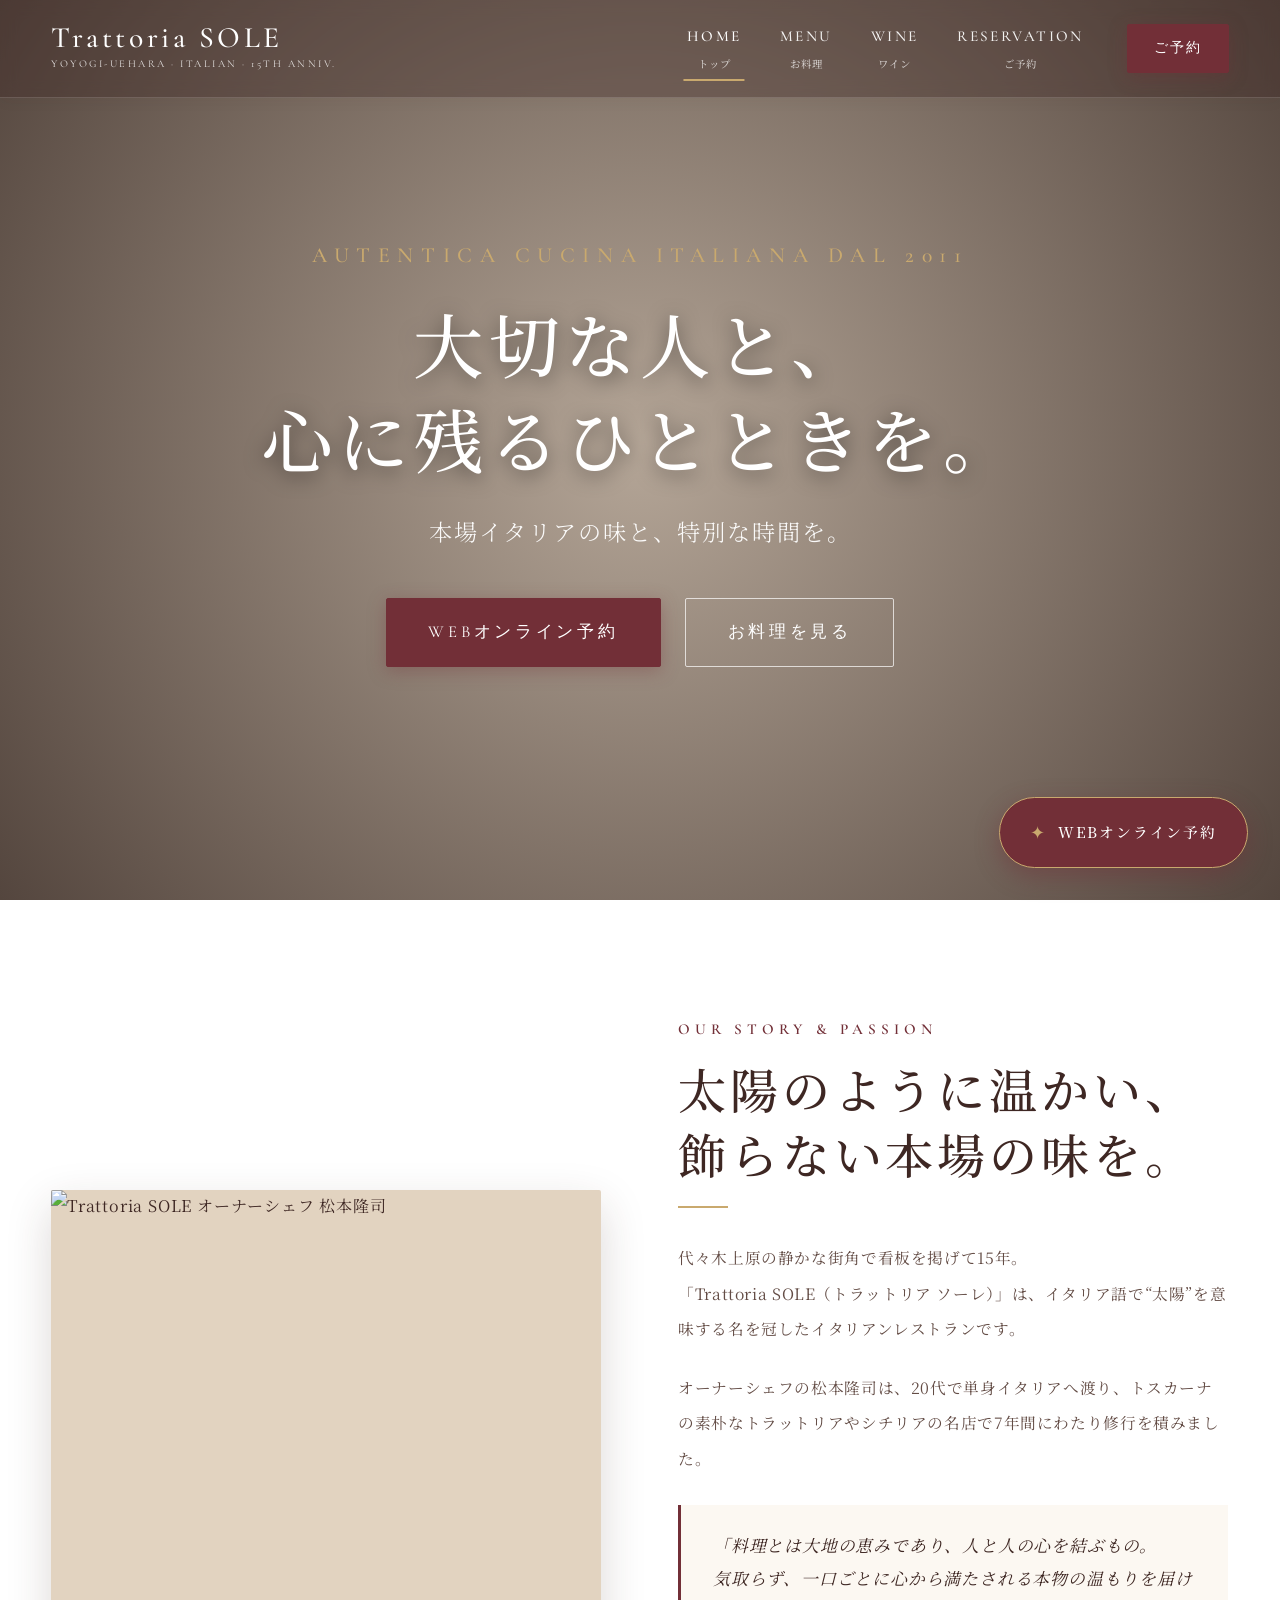
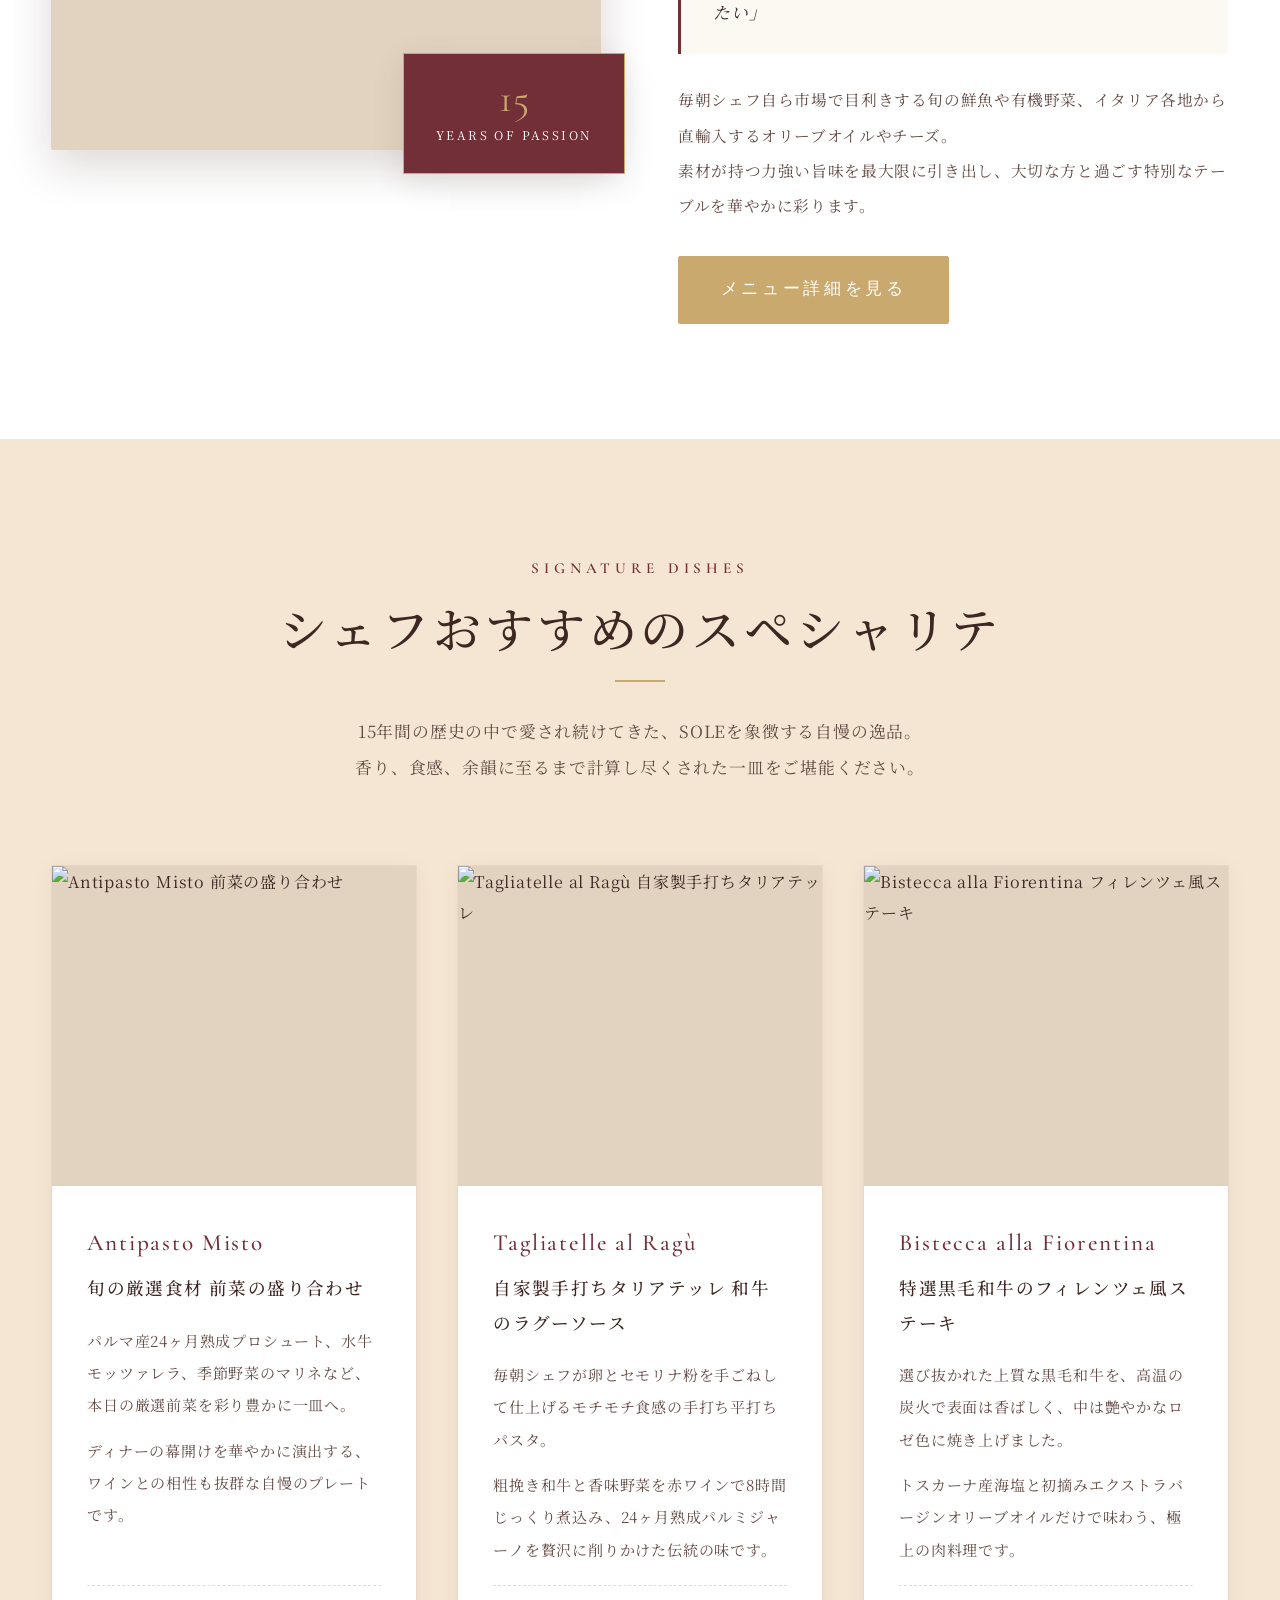
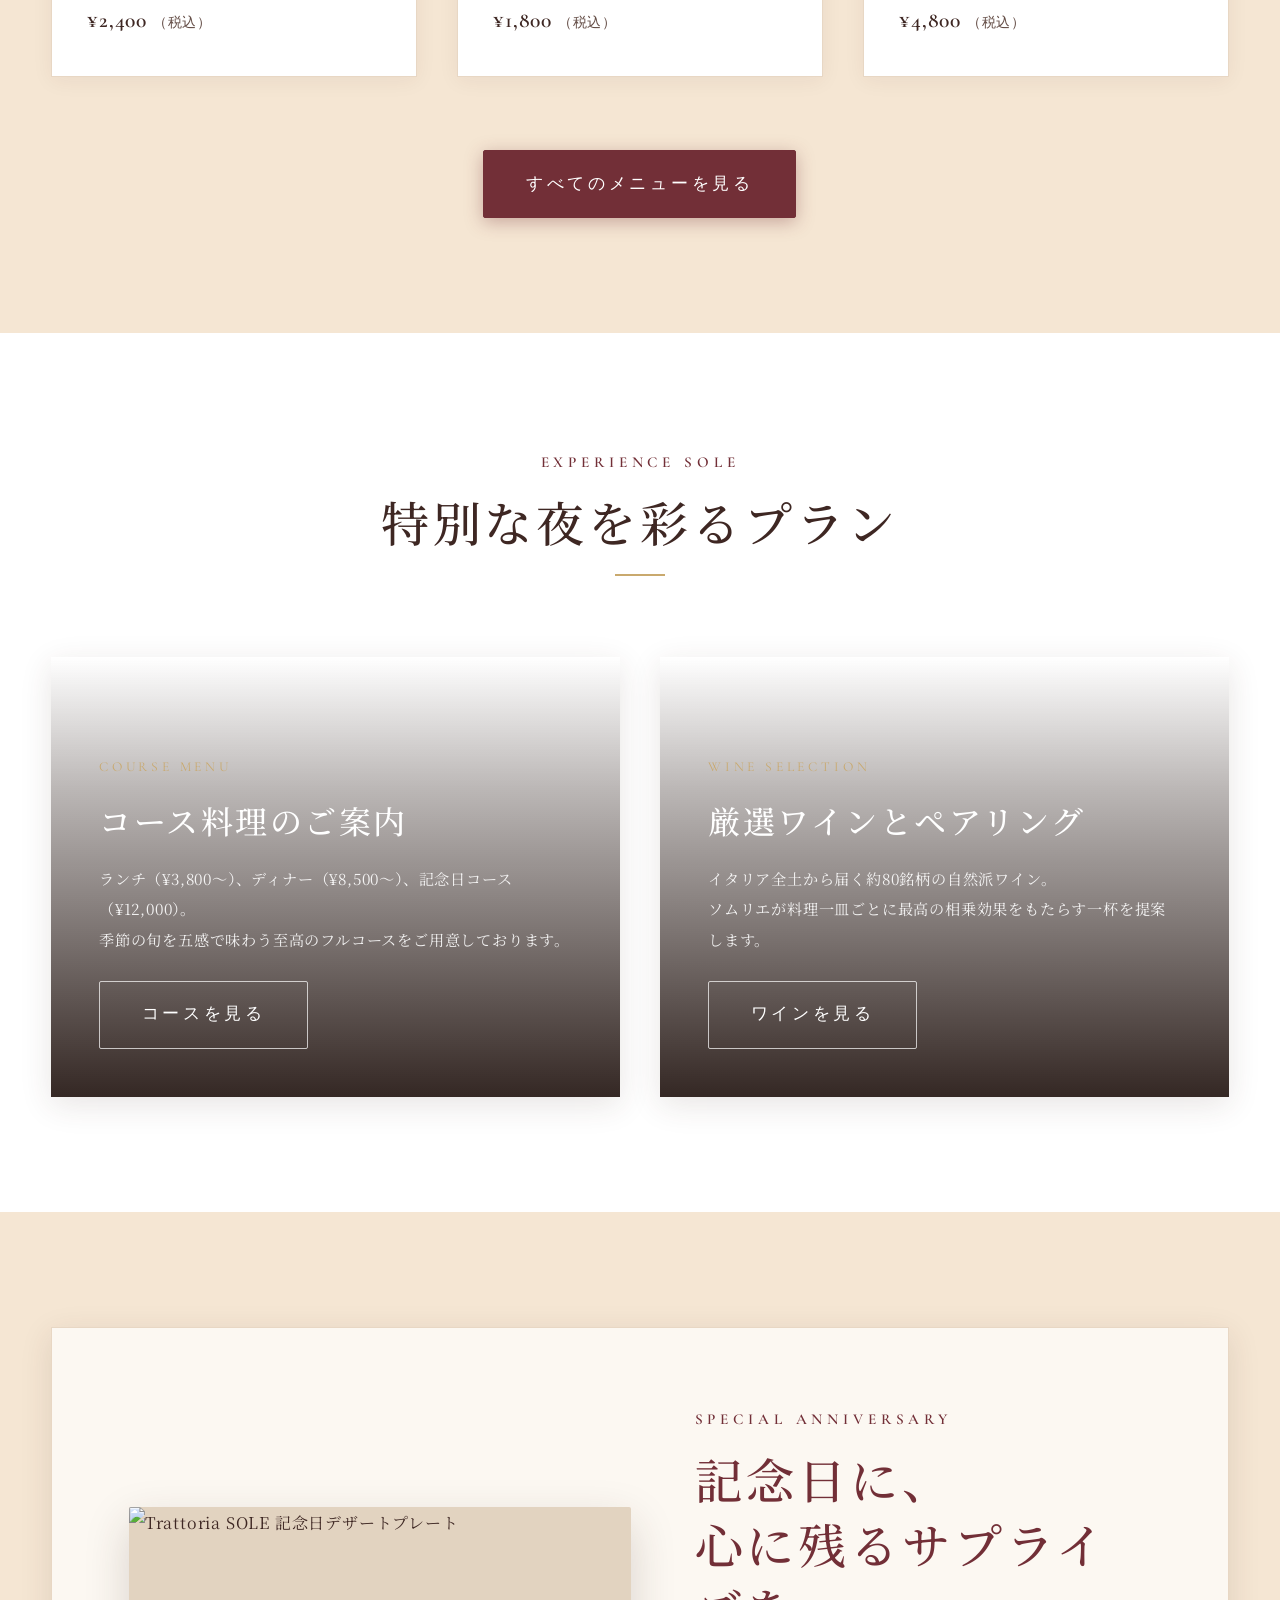
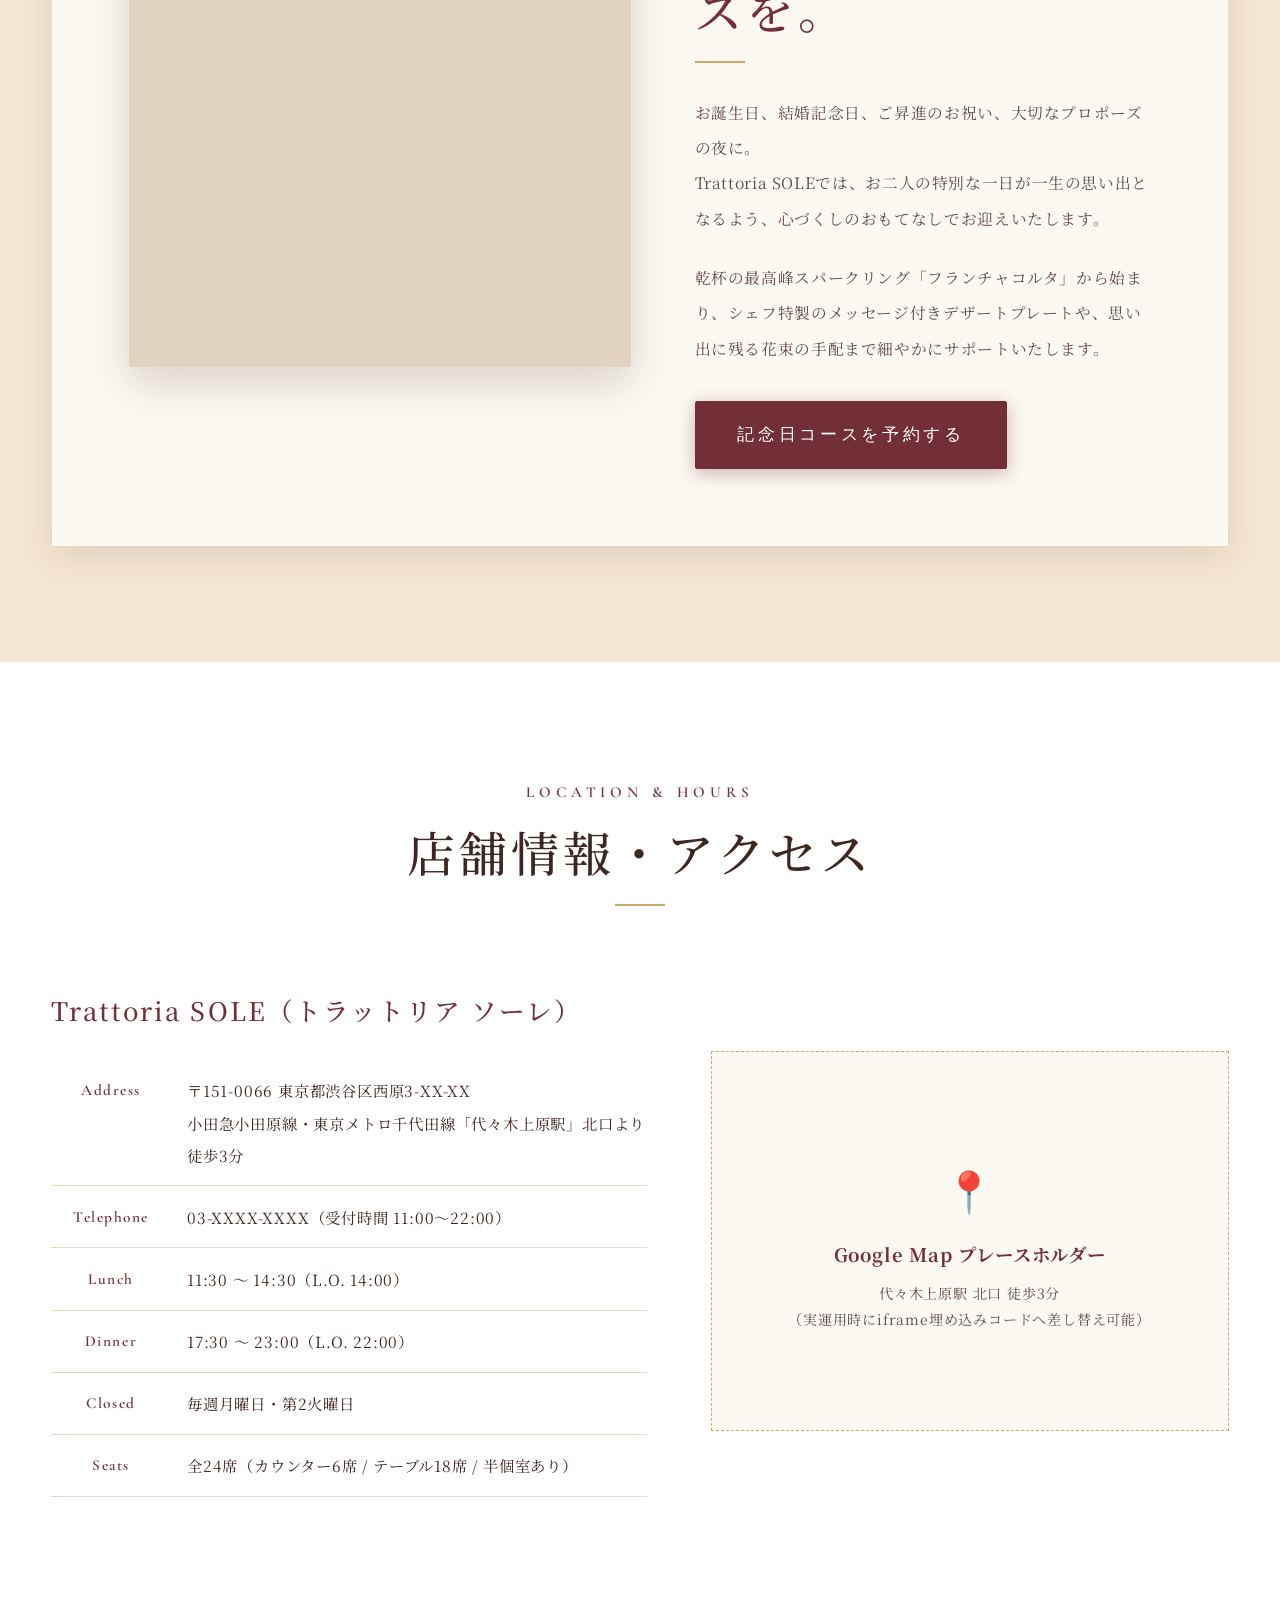
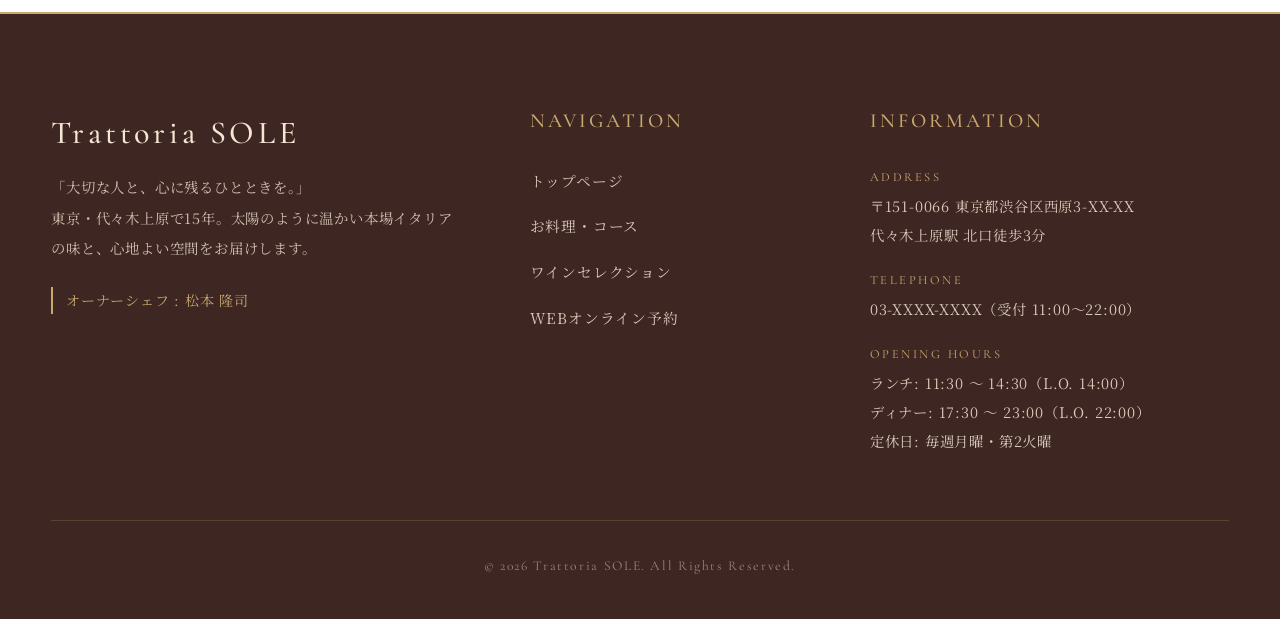
==== 試作④/index.html @ 5c54e1fb "update study" ====
<!DOCTYPE html>
<html lang="ja">
<head>
  <meta charset="UTF-8">
  <meta name="viewport" content="width=device-width, initial-scale=1.0">
  <title>Trattoria SOLE（トラットリア ソーレ）| 代々木上原のイタリアンレストラン</title>
  <meta name="description" content="東京・代々木上原で15年。オーナーシェフ松本隆司が織りなす本場イタリアの味と温もりある空間。大切な記念日や特別なディナーに、心に残るひとときをお届けします。">

  <!-- Google Fonts（欧文: Cormorant Garamond / 和文: Noto Serif JP） -->
  <link rel="preconnect" href="https://fonts.googleapis.com">
  <link rel="preconnect" href="https://fonts.gstatic.com" crossorigin>
  <link href="https://fonts.googleapis.com/css2?family=Cormorant+Garamond:ital,wght@0,300;0,400;0,500;0,600;1,400&family=Noto+Serif+JP:wght@300;400;500;600&display=swap" rel="stylesheet">

  <!-- 共通スタイルシート -->
  <link rel="stylesheet" href="css/style.css">
</head>
<body>

  <!-- ==========================================================================
       画面常時固定 予約ボタン（いつでも簡単に予約ページへアクセス可能）
       ========================================================================== -->
  <a href="reservation.html" class="fixed-floating-cta" aria-label="オンラインご予約ページへ">
    <span class="cta-sparkle">✦</span>
    <span>WEBオンライン予約</span>
  </a>

  <!-- ==========================================================================
       共通ヘッダー（ロゴ、ナビゲーション、予約ボタン）
       ========================================================================== -->
  <header id="site-header" class="header-transparent">
    <div class="container header-container">

      <!-- 店舗ロゴ -->
      <a href="index.html" class="site-logo-link">
        <span class="logo-main-text">Trattoria SOLE</span>
        <span class="logo-sub-text">Yoyogi-Uehara · Italian · 15th Anniv.</span>
      </a>

      <!-- デスクトップ用ナビゲーション -->
      <nav class="header-nav">
        <ul class="nav-links-list">
          <li class="nav-link-item">
            <a href="index.html" class="active">HOME<span class="sub-ja">トップ</span></a>
          </li>
          <li class="nav-link-item">
            <a href="menu.html">MENU<span class="sub-ja">お料理</span></a>
          </li>
          <li class="nav-link-item">
            <a href="wine.html">WINE<span class="sub-ja">ワイン</span></a>
          </li>
          <li class="nav-link-item">
            <a href="reservation.html">RESERVATION<span class="sub-ja">ご予約</span></a>
          </li>
        </ul>
        <a href="reservation.html" class="btn btn-primary header-reserve-btn">ご予約</a>
      </nav>

      <!-- スマートフォン用ハンバーガー開閉ボタン -->
      <button id="hamburger-btn" class="hamburger-toggle-btn" aria-label="メニューを開く" aria-expanded="false">
        <span class="hamburger-line"></span>
        <span class="hamburger-line"></span>
        <span class="hamburger-line"></span>
      </button>

    </div>
  </header>

  <!-- モバイル用ドロワーメニュー -->
  <div id="mobile-backdrop" class="mobile-nav-backdrop"></div>
  <aside id="mobile-drawer" class="mobile-nav-drawer">
    <a href="index.html" class="site-logo-link" style="margin-bottom: 2rem;">
      <span class="logo-main-text" style="color: var(--color-wine);">Trattoria SOLE</span>
      <span class="logo-sub-text">Yoyogi-Uehara · Italian</span>
    </a>
    <ul class="mobile-nav-links">
      <li><a href="index.html" class="mobile-nav-link active">HOME<span class="sub-ja">トップページ</span></a></li>
      <li><a href="menu.html" class="mobile-nav-link">MENU<span class="sub-ja">お料理・コース</span></a></li>
      <li><a href="wine.html" class="mobile-nav-link">WINE<span class="sub-ja">厳選ワインリスト</span></a></li>
      <li><a href="reservation.html" class="mobile-nav-link">RESERVATION<span class="sub-ja">WEBオンライン予約</span></a></li>
    </ul>
    <a href="reservation.html" class="btn btn-primary" style="width: 100%; margin-top: 1.5rem;">ご予約はこちら</a>
  </aside>

  <!-- ==========================================================================
       メインコンテンツ
       ========================================================================== -->
  <main>

    <!-- ------------------------------------------------------------------------
         1. ヒーローセクション（全画面表示・高品質料理写真・キャッチコピー）
         ------------------------------------------------------------------------ -->
    <section class="hero-fullscreen">
      <!-- Unsplash高品質イタリアン料理写真（画面いっぱいに表示） -->
      <div class="hero-bg-media"></div>
      <div class="hero-gradient-overlay"></div>

      <div class="hero-center-box fade-in-element">
        <span class="hero-subcopy-en">Autentica Cucina Italiana Dal 2011</span>
        <h1 class="hero-main-catch">
          大切な人と、<br>心に残るひとときを。
        </h1>
        <p class="hero-sub-catch">
          本場イタリアの味と、特別な時間を。
        </p>
        <div class="hero-action-buttons">
          <a href="reservation.html" class="btn btn-primary">WEBオンライン予約</a>
          <a href="menu.html" class="btn btn-outline-white">お料理を見る</a>
        </div>
      </div>
    </section>

    <!-- ------------------------------------------------------------------------
         2. レストランコンセプト ＆ オーナーシェフ松本隆司のこだわり
         ------------------------------------------------------------------------ -->
    <section class="section-padding bg-white" id="concept">
      <div class="container">
        <div class="chef-story-flex">

          <!-- シェフの写真（Unsplash） -->
          <div class="chef-photo-wrapper fade-in-element">
            <!--
             * 【シェフ写真】
             * 出典: Unsplash (高品質レストランシェフ写真)
             * https://images.unsplash.com/photo-1577219491135-ce391730fb2c
             -->
            <img src="https://images.unsplash.com/photo-1577219491135-ce391730fb2c?w=900&q=80&auto=format&fit=crop" alt="Trattoria SOLE オーナーシェフ 松本隆司">
            <div class="chef-years-badge">
              <span class="years-num">15</span>
              <span class="years-label">Years of Passion</span>
            </div>
          </div>

          <!-- ストーリーテキスト -->
          <div class="chef-story-text fade-in-element">
            <span class="section-label-en">Our Story & Passion</span>
            <h2 class="section-main-heading">
              太陽のように温かい、<br>飾らない本場の味を。
            </h2>
            <div class="gold-accent-line left"></div>

            <p class="text-paragraph">
              代々木上原の静かな街角で看板を掲げて15年。<br>
              「Trattoria SOLE（トラットリア ソーレ）」は、イタリア語で“太陽”を意味する名を冠したイタリアンレストランです。
            </p>

            <p class="text-paragraph">
              オーナーシェフの松本隆司は、20代で単身イタリアへ渡り、トスカーナの素朴なトラットリアやシチリアの名店で7年間にわたり修行を積みました。
            </p>

            <div class="chef-quote-card">
              「料理とは大地の恵みであり、人と人の心を結ぶもの。<br>
              気取らず、一口ごとに心から満たされる本物の温もりを届けたい」
            </div>

            <p class="text-paragraph">
              毎朝シェフ自ら市場で目利きする旬の鮮魚や有機野菜、イタリア各地から直輸入するオリーブオイルやチーズ。<br>
              素材が持つ力強い旨味を最大限に引き出し、大切な方と過ごす特別なテーブルを華やかに彩ります。
            </p>

            <div style="margin-top: 2rem;">
              <a href="menu.html" class="btn btn-gold">メニュー詳細を見る</a>
            </div>
          </div>

        </div>
      </div>
    </section>

    <!-- ------------------------------------------------------------------------
         3. おすすめメニュー紹介（写真を大きく配置した雑誌風レイアウト）
         ------------------------------------------------------------------------ -->
    <section class="section-padding bg-beige" id="featured-dishes">
      <div class="container">
        <div class="section-header-block fade-in-element">
          <span class="section-label-en">Signature Dishes</span>
          <h2 class="section-main-heading">シェフおすすめのスペシャリテ</h2>
          <div class="gold-accent-line"></div>
          <p class="section-lead-text">
            15年間の歴史の中で愛され続けてきた、SOLEを象徴する自慢の逸品。<br>
            香り、食感、余韻に至るまで計算し尽くされた一皿をご堪能ください。
          </p>
        </div>

        <div class="featured-dishes-grid">

          <!-- 1. 前菜の盛り合わせ -->
          <article class="dish-large-card fade-in-element">
            <div class="dish-card-media">
              <!--
               * 【料理写真1: 前菜盛り合わせ】
               * 出典: Unsplash
               * https://images.unsplash.com/photo-1543362906-acfc16c67564
               -->
              <img src="https://images.unsplash.com/photo-1543362906-acfc16c67564?w=800&q=80&auto=format&fit=crop" alt="Antipasto Misto 前菜の盛り合わせ">
            </div>
            <div class="dish-card-body">
              <div>
                <h3 class="dish-it-headline">Antipasto Misto</h3>
                <h4 class="dish-ja-headline">旬の厳選食材 前菜の盛り合わせ</h4>
                <div class="dish-desc-block">
                  <p>
                    パルマ産24ヶ月熟成プロシュート、水牛モッツァレラ、季節野菜のマリネなど、本日の厳選前菜を彩り豊かに一皿へ。
                  </p>
                  <p>
                    ディナーの幕開けを華やかに演出する、ワインとの相性も抜群な自慢のプレートです。
                  </p>
                </div>
              </div>
              <div class="dish-price-tag">¥2,400 <span style="font-size: 0.85rem; font-weight: normal; color: var(--color-text-sub);">（税込）</span></div>
            </div>
          </article>

          <!-- 2. 手打ちタリアテッレ ラグー -->
          <article class="dish-large-card fade-in-element">
            <div class="dish-card-media">
              <!--
               * 【料理写真2: タリアテッレ ラグーソース】
               * 出典: Unsplash
               * https://images.unsplash.com/photo-1551183053-bf91a1d81141
               -->
              <img src="https://images.unsplash.com/photo-1551183053-bf91a1d81141?w=800&q=80&auto=format&fit=crop" alt="Tagliatelle al Ragù 自家製手打ちタリアテッレ">
            </div>
            <div class="dish-card-body">
              <div>
                <h3 class="dish-it-headline">Tagliatelle al Ragù</h3>
                <h4 class="dish-ja-headline">自家製手打ちタリアテッレ 和牛のラグーソース</h4>
                <div class="dish-desc-block">
                  <p>
                    毎朝シェフが卵とセモリナ粉を手ごねして仕上げるモチモチ食感の手打ち平打ちパスタ。
                  </p>
                  <p>
                    粗挽き和牛と香味野菜を赤ワインで8時間じっくり煮込み、24ヶ月熟成パルミジャーノを贅沢に削りかけた伝統の味です。
                  </p>
                </div>
              </div>
              <div class="dish-price-tag">¥1,800 <span style="font-size: 0.85rem; font-weight: normal; color: var(--color-text-sub);">（税込）</span></div>
            </div>
          </article>

          <!-- 3. フィレンツェ風ステーキ -->
          <article class="dish-large-card fade-in-element">
            <div class="dish-card-media">
              <!--
               * 【料理写真3: ビステッカ ステーキ】
               * 出典: Unsplash
               * https://images.unsplash.com/photo-1544025162-d76694265947
               -->
              <img src="https://images.unsplash.com/photo-1544025162-d76694265947?w=800&q=80&auto=format&fit=crop" alt="Bistecca alla Fiorentina フィレンツェ風ステーキ">
            </div>
            <div class="dish-card-body">
              <div>
                <h3 class="dish-it-headline">Bistecca alla Fiorentina</h3>
                <h4 class="dish-ja-headline">特選黒毛和牛のフィレンツェ風ステーキ</h4>
                <div class="dish-desc-block">
                  <p>
                    選び抜かれた上質な黒毛和牛を、高温の炭火で表面は香ばしく、中は艶やかなロゼ色に焼き上げました。
                  </p>
                  <p>
                    トスカーナ産海塩と初摘みエクストラバージンオリーブオイルだけで味わう、極上の肉料理です。
                  </p>
                </div>
              </div>
              <div class="dish-price-tag">¥4,800 <span style="font-size: 0.85rem; font-weight: normal; color: var(--color-text-sub);">（税込）</span></div>
            </div>
          </article>

        </div>

        <div style="text-align: center; margin-top: 4.5rem;" class="fade-in-element">
          <a href="menu.html" class="btn btn-primary">すべてのメニューを見る</a>
        </div>
      </div>
    </section>

    <!-- ------------------------------------------------------------------------
         4. コース料理への導線 ＆ ワインへの導線（大型ビジュアルバナー）
         ------------------------------------------------------------------------ -->
    <section class="section-padding bg-white">
      <div class="container">
        <div class="section-header-block fade-in-element">
          <span class="section-label-en">Experience SOLE</span>
          <h2 class="section-main-heading">特別な夜を彩るプラン</h2>
          <div class="gold-accent-line"></div>
        </div>

        <div class="dual-banner-grid">

          <!-- コース料理への導線バナー -->
          <div class="visual-link-banner fade-in-element">
            <!-- 出典: Unsplash https://images.unsplash.com/photo-1517248135467-4c7edcad34c4 -->
            <div class="visual-link-bg" style="background-image: url('https://images.unsplash.com/photo-1517248135467-4c7edcad34c4?w=900&q=80&auto=format&fit=crop');"></div>
            <div class="visual-link-overlay"></div>
            <div class="visual-link-content">
              <span class="visual-banner-label">Course Menu</span>
              <h3 class="visual-banner-title">コース料理のご案内</h3>
              <p class="visual-banner-text">
                ランチ（¥3,800〜）、ディナー（¥8,500〜）、記念日コース（¥12,000）。<br>
                季節の旬を五感で味わう至高のフルコースをご用意しております。
              </p>
              <a href="menu.html#courses" class="btn btn-outline-white">コースを見る</a>
            </div>
          </div>

          <!-- ワインへの導線バナー -->
          <div class="visual-link-banner fade-in-element">
            <!-- 出典: Unsplash https://images.unsplash.com/photo-1510812431401-41d2bd2722f3 -->
            <div class="visual-link-bg" style="background-image: url('https://images.unsplash.com/photo-1510812431401-41d2bd2722f3?w=900&q=80&auto=format&fit=crop');"></div>
            <div class="visual-link-overlay"></div>
            <div class="visual-link-content">
              <span class="visual-banner-label">Wine Selection</span>
              <h3 class="visual-banner-title">厳選ワインとペアリング</h3>
              <p class="visual-banner-text">
                イタリア全土から届く約80銘柄の自然派ワイン。<br>
                ソムリエが料理一皿ごとに最高の相乗効果をもたらす一杯を提案します。
              </p>
              <a href="wine.html" class="btn btn-outline-white">ワインを見る</a>
            </div>
          </div>

        </div>
      </div>
    </section>

    <!-- ------------------------------------------------------------------------
         5. 記念日利用の紹介（アニバーサリー特別演出）
         ------------------------------------------------------------------------ -->
    <section class="section-padding bg-beige" id="anniversary">
      <div class="container">
        <div class="anniversary-showcase fade-in-element">

          <!-- 記念日ディナーイメージ写真（Unsplash） -->
          <div class="anniversary-gallery">
            <!-- 出典: Unsplash https://images.unsplash.com/photo-1551024601-bec78aea704b -->
            <img src="https://images.unsplash.com/photo-1551024601-bec78aea704b?w=900&q=80&auto=format&fit=crop" alt="Trattoria SOLE 記念日デザートプレート">
          </div>

          <!-- 記念日のご案内文 -->
          <div class="anniversary-content">
            <span class="section-label-en">Special Anniversary</span>
            <h2 class="section-main-heading" style="color: var(--color-wine);">
              記念日に、<br>心に残るサプライズを。
            </h2>
            <div class="gold-accent-line left"></div>

            <p class="text-paragraph">
              お誕生日、結婚記念日、ご昇進のお祝い、大切なプロポーズの夜に。<br>
              Trattoria SOLEでは、お二人の特別な一日が一生の思い出となるよう、心づくしのおもてなしでお迎えいたします。
            </p>

            <p class="text-paragraph">
              乾杯の最高峰スパークリング「フランチャコルタ」から始まり、シェフ特製のメッセージ付きデザートプレートや、思い出に残る花束の手配まで細やかにサポートいたします。
            </p>

            <div style="margin-top: 2.2rem;">
              <a href="reservation.html" class="btn btn-primary">記念日コースを予約する</a>
            </div>
          </div>

        </div>
      </div>
    </section>

    <!-- ------------------------------------------------------------------------
         6. 店舗情報・アクセス
         ------------------------------------------------------------------------ -->
    <section class="section-padding bg-white" id="access">
      <div class="container">
        <div class="section-header-block fade-in-element">
          <span class="section-label-en">Location & Hours</span>
          <h2 class="section-main-heading">店舗情報・アクセス</h2>
          <div class="gold-accent-line"></div>
        </div>

        <div class="access-content-grid fade-in-element">
          <div>
            <h3 style="font-size: 1.6rem; color: var(--color-wine); margin-bottom: 1.5rem; font-weight: 500;">
              Trattoria SOLE（トラットリア ソーレ）
            </h3>

            <table class="info-table-custom">
              <tbody>
                <tr>
                  <th>Address</th>
                  <td>
                    〒151-0066 東京都渋谷区西原3-XX-XX<br>
                    小田急小田原線・東京メトロ千代田線「代々木上原駅」北口より徒歩3分
                  </td>
                </tr>
                <tr>
                  <th>Telephone</th>
                  <td>03-XXXX-XXXX（受付時間 11:00〜22:00）</td>
                </tr>
                <tr>
                  <th>Lunch</th>
                  <td>11:30 〜 14:30（L.O. 14:00）</td>
                </tr>
                <tr>
                  <th>Dinner</th>
                  <td>17:30 〜 23:00（L.O. 22:00）</td>
                </tr>
                <tr>
                  <th>Closed</th>
                  <td>毎週月曜日・第2火曜日</td>
                </tr>
                <tr>
                  <th>Seats</th>
                  <td>全24席（カウンター6席 / テーブル18席 / 半個室あり）</td>
                </tr>
              </tbody>
            </table>
          </div>

          <!-- Googleマップ埋め込み風プレースホルダー -->
          <div>
            <div class="map-embed-placeholder">
              <span style="font-size: 2.5rem; margin-bottom: 0.6rem;">📍</span>
              <strong style="font-size: 1.15rem; margin-bottom: 0.4rem; color: var(--color-wine);">Google Map プレースホルダー</strong>
              <p style="font-size: 0.88rem; color: var(--color-text-sub); line-height: 1.9;">
                代々木上原駅 北口 徒歩3分<br>
                （実運用時にiframe埋め込みコードへ差し替え可能）
              </p>
            </div>
          </div>

        </div>
      </div>
    </section>

  </main>

  <!-- ==========================================================================
       共通フッター
       ========================================================================== -->
  <footer id="site-footer">
    <div class="container">
      <div class="footer-grid-layout">

        <!-- 店舗ブランド情報 -->
        <div>
          <h2 class="footer-brand-title">Trattoria SOLE</h2>
          <p class="footer-concept-quote">
            「大切な人と、心に残るひとときを。」<br>
            東京・代々木上原で15年。太陽のように温かい本場イタリアの味と、心地よい空間をお届けします。
          </p>
          <div class="footer-chef-badge">
            オーナーシェフ : 松本 隆司
          </div>
        </div>

        <!-- ナビゲーションリンク -->
        <div>
          <h3 class="footer-nav-title">Navigation</h3>
          <ul class="footer-nav-list">
            <li><a href="index.html">トップページ</a></li>
            <li><a href="menu.html">お料理・コース</a></li>
            <li><a href="wine.html">ワインセレクション</a></li>
            <li><a href="reservation.html">WEBオンライン予約</a></li>
          </ul>
        </div>

        <!-- 営業時間・連絡先 -->
        <div>
          <h3 class="footer-nav-title">Information</h3>
          <dl class="footer-info-details">
            <dt>Address</dt>
            <dd>〒151-0066 東京都渋谷区西原3-XX-XX<br>代々木上原駅 北口徒歩3分</dd>

            <dt>Telephone</dt>
            <dd>03-XXXX-XXXX（受付 11:00〜22:00）</dd>

            <dt>Opening Hours</dt>
            <dd>
              ランチ: 11:30 〜 14:30（L.O. 14:00）<br>
              ディナー: 17:30 〜 23:00（L.O. 22:00）<br>
              定休日: 毎週月曜・第2火曜
            </dd>
          </dl>
        </div>

      </div>

      <div class="footer-copyright-bar">
        &copy; 2026 Trattoria SOLE. All Rights Reserved.
      </div>
    </div>
  </footer>

  <!-- 共通JavaScript -->
  <script src="js/script.js"></script>

</body>
</html>
---- 試作④/css/style.css ----
@charset "UTF-8";

/* ==========================================================================
   Trattoria SOLE（トラットリア ソーレ）公式Webサイト
   共通スタイルシート（css/style.css）
   ========================================================================== */

/* ---------- CSS変数（デザインシステム・カラーパレット） ---------- */
:root {
  /* 指定メインカラー */
  --color-wine: #722F37;           /* ワインレッド（気品と深み） */
  --color-beige: #F5E6D3;          /* ベージュ（温もりあるベースカラー） */
  --color-gold: #C9A96E;           /* ゴールド（上質なアクセント装飾） */
  --color-gold-hover: #b39257;     /* ゴールドホバー時 */
  --color-dark: #3E2723;           /* ダークブラウン（引き締めの主テキスト色） */
  --color-white: #FFFFFF;          /* ピュアホワイト */

  /* 補助トーン */
  --color-ivory: #FCF8F2;          /* 背景用ソフトアイボリー */
  --color-text-sub: #634C45;       /* 本文サブカラー（可読性と温かみ） */
  --color-border: #E8D7C4;         /* 上品な淡い境界線 */
  --color-border-gold: rgba(201, 169, 110, 0.4);

  /* タイポグラフィ（セリフ体ベース） */
  --font-en: 'Cormorant Garamond', Garamond, 'Times New Roman', serif;
  --font-ja: 'Noto Serif JP', 'Yu Mincho', 'Hiragino Mincho ProN', serif;

  /* シャドウ ＆ トランジション */
  --shadow-subtle: 0 4px 20px rgba(62, 39, 35, 0.06);
  --shadow-medium: 0 8px 30px rgba(62, 39, 35, 0.12);
  --shadow-deep: 0 16px 45px rgba(62, 39, 35, 0.18);
  --transition-smooth: all 0.4s cubic-bezier(0.16, 1, 0.3, 1);
}

/* ---------- リセット ＆ 基本設定 ---------- */
*, *::before, *::after {
  box-sizing: border-box;
  margin: 0;
  padding: 0;
}

html {
  font-size: 16px;
  scroll-behavior: smooth;
  scroll-padding-top: 100px;
}

body {
  font-family: var(--font-ja);
  background-color: var(--color-beige);
  color: var(--color-dark);
  line-height: 1.95;
  letter-spacing: 0.05em;
  -webkit-font-smoothing: antialiased;
  -moz-osx-font-smoothing: grayscale;
  overflow-x: hidden;
}

img {
  max-width: 100%;
  height: auto;
  display: block;
  object-fit: cover;
  background-color: #E2D3C0; /* 画像読み込み前のフォールバック */
}

a {
  color: inherit;
  text-decoration: none;
  transition: var(--transition-smooth);
}

ul, ol {
  list-style: none;
}

/* ---------- 共通タイポグラフィ ---------- */
h1, h2, h3, h4, h5 {
  font-weight: 500;
  letter-spacing: 0.08em;
}

.font-serif-en {
  font-family: var(--font-en);
}

/* セクションタイトル周り */
.section-header-block {
  text-align: center;
  max-width: 780px;
  margin: 0 auto 5rem;
}

.section-label-en {
  display: block;
  font-family: var(--font-en);
  font-size: 0.95rem;
  letter-spacing: 0.32em;
  text-transform: uppercase;
  color: var(--color-wine);
  margin-bottom: 0.8rem;
  font-weight: 600;
}

.section-main-heading {
  font-size: clamp(2rem, 4.5vw, 3rem);
  color: var(--color-dark);
  line-height: 1.35;
  margin-bottom: 1rem;
}

.gold-accent-line {
  width: 50px;
  height: 2px;
  background-color: var(--color-gold);
  margin: 1.2rem auto 2rem;
}

.gold-accent-line.left {
  margin-left: 0;
}

.section-lead-text {
  font-size: 1.05rem;
  color: var(--color-text-sub);
  line-height: 2.1;
}

/* 読みやすさを追求した段落クラス */
.text-paragraph {
  font-size: 0.98rem;
  line-height: 2.25;
  color: var(--color-text-sub);
  margin-bottom: 1.5rem;
  letter-spacing: 0.04em;
}

.text-paragraph:last-child {
  margin-bottom: 0;
}

.dish-desc-block p,
.wine-desc-block p {
  font-size: 0.94rem;
  line-height: 2.15;
  color: var(--color-text-sub);
  margin-bottom: 0.8rem;
}

.dish-desc-block p:last-child,
.wine-desc-block p:last-child {
  margin-bottom: 0;
}

/* ---------- 汎用コンテナ ＆ セクション余白 ---------- */
.container {
  width: min(1200px, 92%);
  margin-inline: auto;
}

.container-narrow {
  width: min(880px, 90%);
  margin-inline: auto;
}

.section-padding {
  padding: clamp(5.5rem, 9vw, 9.5rem) 0;
}

.bg-beige {
  background-color: var(--color-beige);
}

.bg-white {
  background-color: var(--color-white);
}

.bg-ivory {
  background-color: var(--color-ivory);
}

.bg-dark {
  background-color: var(--color-dark);
  color: var(--color-beige);
}

/* ---------- ボタン（上質な装飾 ＆ ホバーエフェクト） ---------- */
.btn {
  display: inline-flex;
  align-items: center;
  justify-content: center;
  gap: 0.6rem;
  padding: 1.05rem 2.6rem;
  font-family: var(--font-en);
  font-size: 1.05rem;
  letter-spacing: 0.22em;
  text-transform: uppercase;
  border-radius: 2px;
  cursor: pointer;
  transition: var(--transition-smooth);
  position: relative;
  overflow: hidden;
}

/* メイン予約ボタン（ワインレッド） */
.btn-primary {
  background-color: var(--color-wine);
  color: #FFFFFF;
  border: 1px solid var(--color-wine);
  box-shadow: 0 4px 18px rgba(114, 47, 55, 0.35);
}

.btn-primary:hover {
  background-color: #551f26;
  border-color: #551f26;
  transform: translateY(-3px);
  box-shadow: 0 8px 25px rgba(114, 47, 55, 0.45);
}

/* ゴールドアクセントボタン */
.btn-gold {
  background-color: var(--color-gold);
  color: #FFFFFF;
  border: 1px solid var(--color-gold);
}

.btn-gold:hover {
  background-color: var(--color-gold-hover);
  border-color: var(--color-gold-hover);
  transform: translateY(-3px);
  box-shadow: 0 6px 20px rgba(201, 169, 110, 0.4);
}

/* 枠線ボタン（ゴールドアウトライン） */
.btn-outline-gold {
  background-color: transparent;
  color: var(--color-gold);
  border: 1px solid var(--color-gold);
}

.btn-outline-gold:hover {
  background-color: var(--color-gold);
  color: #FFFFFF;
  transform: translateY(-3px);
}

/* 枠線ボタン（ホワイト） */
.btn-outline-white {
  background-color: transparent;
  color: #FFFFFF;
  border: 1px solid rgba(255, 255, 255, 0.7);
}

.btn-outline-white:hover {
  background-color: #FFFFFF;
  color: var(--color-dark);
  border-color: #FFFFFF;
  transform: translateY(-3px);
}

/* ==========================================================================
   共通ヘッダー（ロゴ、ナビゲーション、予約ボタン）
   ========================================================================== */
#site-header {
  position: fixed;
  top: 0;
  left: 0;
  width: 100%;
  z-index: 1000;
  transition: background-color 0.4s ease, backdrop-filter 0.4s ease, box-shadow 0.4s ease;
  background-color: rgba(245, 230, 211, 0.94);
  backdrop-filter: blur(12px);
  border-bottom: 1px solid rgba(201, 169, 110, 0.25);
  box-shadow: 0 2px 15px rgba(62, 39, 35, 0.05);
}

/* トップページの初期透過状態（スクロールで背景追加） */
.header-transparent {
  background-color: rgba(62, 39, 35, 0.35) !important;
  backdrop-filter: blur(8px) !important;
  border-bottom: 1px solid rgba(255, 255, 255, 0.15) !important;
}

.header-transparent.header-scrolled {
  background-color: rgba(245, 230, 211, 0.96) !important;
  backdrop-filter: blur(14px) !important;
  border-bottom: 1px solid rgba(201, 169, 110, 0.3) !important;
  box-shadow: var(--shadow-subtle) !important;
}

.header-container {
  display: flex;
  align-items: center;
  justify-content: space-between;
  padding: 1rem 0;
}

/* ブランドロゴ */
.site-logo-link {
  display: flex;
  flex-direction: column;
}

.logo-main-text {
  font-family: var(--font-en);
  font-size: clamp(1.4rem, 2.5vw, 1.85rem);
  font-weight: 500;
  letter-spacing: 0.12em;
  color: var(--color-wine);
  line-height: 1.1;
  transition: color 0.3s ease;
}

.header-transparent:not(.header-scrolled) .logo-main-text {
  color: #FFFFFF;
}

.logo-sub-text {
  font-family: var(--font-en);
  font-size: 0.65rem;
  letter-spacing: 0.24em;
  color: var(--color-dark);
  text-transform: uppercase;
}

.header-transparent:not(.header-scrolled) .logo-sub-text {
  color: rgba(255, 255, 255, 0.85);
}

/* ナビゲーションメニュー */
.header-nav {
  display: flex;
  align-items: center;
  gap: 2.5rem;
}

.nav-links-list {
  display: flex;
  align-items: center;
  gap: 2rem;
}

.nav-link-item a {
  display: flex;
  flex-direction: column;
  align-items: center;
  font-family: var(--font-en);
  font-size: 0.95rem;
  letter-spacing: 0.16em;
  color: var(--color-dark);
  font-weight: 500;
  position: relative;
  padding: 0.4rem 0.2rem;
}

.header-transparent:not(.header-scrolled) .nav-link-item a {
  color: rgba(255, 255, 255, 0.92);
}

.nav-link-item a span.sub-ja {
  font-family: var(--font-ja);
  font-size: 0.65rem;
  letter-spacing: 0.1em;
  color: var(--color-text-sub);
  margin-top: 2px;
}

.header-transparent:not(.header-scrolled) .nav-link-item a span.sub-ja {
  color: rgba(255, 255, 255, 0.7);
}

.nav-link-item a::after {
  content: '';
  position: absolute;
  bottom: 0;
  left: 50%;
  width: 0;
  height: 2px;
  background-color: var(--color-gold);
  transition: var(--transition-smooth);
  transform: translateX(-50%);
}

.nav-link-item a:hover::after,
.nav-link-item a.active::after {
  width: 100%;
}

.nav-link-item a.active {
  color: var(--color-wine);
}

.header-transparent:not(.header-scrolled) .nav-link-item a.active {
  color: #FFFFFF;
}

/* ヘッダー内予約ボタン */
.header-reserve-btn {
  padding: 0.65rem 1.6rem;
  font-size: 0.85rem;
  letter-spacing: 0.16em;
  border-radius: 2px;
}

/* ハンバーガーボタン（SP用） */
.hamburger-toggle-btn {
  display: none;
  background: transparent;
  border: none;
  cursor: pointer;
  width: 44px;
  height: 44px;
  flex-direction: column;
  justify-content: center;
  align-items: center;
  gap: 6px;
  z-index: 1100;
}

.hamburger-line {
  display: block;
  width: 26px;
  height: 2px;
  background-color: var(--color-dark);
  transition: var(--transition-smooth);
}

.header-transparent:not(.header-scrolled) .hamburger-line {
  background-color: #FFFFFF;
}

.hamburger-toggle-btn.is-active .hamburger-line {
  background-color: var(--color-dark) !important;
}

.hamburger-toggle-btn.is-active .hamburger-line:nth-child(1) {
  transform: translateY(8px) rotate(45deg);
}

.hamburger-toggle-btn.is-active .hamburger-line:nth-child(2) {
  opacity: 0;
}

.hamburger-toggle-btn.is-active .hamburger-line:nth-child(3) {
  transform: translateY(-8px) rotate(-45deg);
}

/* モバイルドロワーナビ */
.mobile-nav-drawer {
  position: fixed;
  top: 0;
  right: -100%;
  width: 100%;
  max-width: 360px;
  height: 100vh;
  background-color: var(--color-ivory);
  box-shadow: -5px 0 30px rgba(62, 39, 35, 0.2);
  display: flex;
  flex-direction: column;
  justify-content: center;
  align-items: center;
  padding: 3rem 2rem;
  gap: 2rem;
  z-index: 1050;
  transition: right 0.45s cubic-bezier(0.16, 1, 0.3, 1);
}

.mobile-nav-drawer.is-open {
  right: 0;
}

.mobile-nav-links {
  display: flex;
  flex-direction: column;
  align-items: center;
  gap: 1.8rem;
  width: 100%;
}

.mobile-nav-link {
  font-family: var(--font-en);
  font-size: 1.35rem;
  color: var(--color-dark);
  letter-spacing: 0.18em;
  display: flex;
  flex-direction: column;
  align-items: center;
}

.mobile-nav-link span.sub-ja {
  font-family: var(--font-ja);
  font-size: 0.8rem;
  color: var(--color-text-sub);
  letter-spacing: 0.1em;
  margin-top: 3px;
}

.mobile-nav-link.active {
  color: var(--color-wine);
}

.mobile-nav-backdrop {
  position: fixed;
  inset: 0;
  background: rgba(0, 0, 0, 0.5);
  backdrop-filter: blur(4px);
  z-index: 1040;
  opacity: 0;
  pointer-events: none;
  transition: opacity 0.35s ease;
}

.mobile-nav-backdrop.is-visible {
  opacity: 1;
  pointer-events: auto;
}

/* ==========================================================================
   常時固定予約ボタン（画面右下に浮遊する上質なCTA）
   ========================================================================== */
.fixed-floating-cta {
  position: fixed;
  bottom: 2rem;
  right: 2rem;
  z-index: 990;
  background: var(--color-wine);
  color: #FFFFFF;
  padding: 1.05rem 1.9rem;
  border-radius: 40px;
  display: flex;
  align-items: center;
  gap: 0.7rem;
  font-family: var(--font-ja);
  font-size: 0.92rem;
  font-weight: 500;
  letter-spacing: 0.12em;
  box-shadow: 0 8px 25px rgba(114, 47, 55, 0.45);
  border: 1px solid var(--color-gold);
  transition: var(--transition-smooth);
}

.fixed-floating-cta:hover {
  background: #551f26;
  transform: translateY(-4px) scale(1.03);
  box-shadow: 0 12px 32px rgba(114, 47, 55, 0.6);
  color: #FFFFFF;
}

.fixed-floating-cta .cta-sparkle {
  color: var(--color-gold);
  font-size: 1.15rem;
}

/* ==========================================================================
   サブページ共通ヒーローヘッダー
   ========================================================================== */
.subpage-hero-banner {
  position: relative;
  height: 50vh;
  min-height: 380px;
  display: flex;
  align-items: center;
  justify-content: center;
  text-align: center;
  color: #FFFFFF;
  overflow: hidden;
}

.subpage-hero-bg {
  position: absolute;
  inset: 0;
  background-size: cover;
  background-position: center;
  transform: scale(1.05);
  transition: transform 8s ease;
}

.subpage-hero-banner:hover .subpage-hero-bg {
  transform: scale(1.1);
}

.subpage-hero-overlay {
  position: absolute;
  inset: 0;
  background: linear-gradient(rgba(30, 16, 12, 0.6), rgba(30, 16, 12, 0.75));
}

.subpage-hero-content {
  position: relative;
  z-index: 2;
  padding: 0 1.5rem;
}

.subpage-en-title {
  font-family: var(--font-en);
  font-size: clamp(2.8rem, 6vw, 4.2rem);
  letter-spacing: 0.15em;
  color: #FFFFFF;
  margin-bottom: 0.6rem;
  text-shadow: 0 2px 10px rgba(0, 0, 0, 0.5);
}

.subpage-ja-subtitle {
  font-family: var(--font-ja);
  font-size: clamp(0.95rem, 2vw, 1.15rem);
  color: var(--color-beige);
  letter-spacing: 0.12em;
  font-weight: 300;
}

/* ==========================================================================
   共通フッター
   ========================================================================== */
#site-footer {
  background-color: var(--color-dark);
  color: var(--color-beige);
  padding: 5.5rem 0 2.5rem;
  border-top: 2px solid var(--color-gold);
}

.footer-grid-layout {
  display: grid;
  grid-template-columns: 1.5fr 1fr 1.3fr;
  gap: clamp(2.5rem, 5vw, 5rem);
  margin-bottom: 4rem;
}

.footer-brand-title {
  font-family: var(--font-en);
  font-size: 2rem;
  color: var(--color-beige);
  letter-spacing: 0.12em;
  margin-bottom: 0.5rem;
}

.footer-concept-quote {
  font-size: 0.9rem;
  line-height: 2.1;
  color: rgba(245, 230, 211, 0.8);
  margin-bottom: 1.5rem;
}

.footer-chef-badge {
  font-size: 0.88rem;
  color: var(--color-gold);
  border-left: 2px solid var(--color-gold);
  padding-left: 0.8rem;
}

.footer-nav-title {
  font-family: var(--font-en);
  font-size: 1.25rem;
  color: var(--color-gold);
  letter-spacing: 0.15em;
  text-transform: uppercase;
  margin-bottom: 1.5rem;
}

.footer-nav-list li {
  margin-bottom: 0.9rem;
}

.footer-nav-list a {
  color: rgba(245, 230, 211, 0.85);
  font-size: 0.92rem;
  transition: color 0.3s ease;
  display: inline-block;
}

.footer-nav-list a:hover {
  color: var(--color-gold);
  transform: translateX(4px);
}

.footer-info-details dt {
  font-family: var(--font-en);
  font-size: 0.78rem;
  letter-spacing: 0.2em;
  text-transform: uppercase;
  color: var(--color-gold);
  margin-top: 1.1rem;
}

.footer-info-details dt:first-child {
  margin-top: 0;
}

.footer-info-details dd {
  font-size: 0.9rem;
  line-height: 2.0;
  color: rgba(245, 230, 211, 0.85);
  margin-top: 0.2rem;
}

.footer-copyright-bar {
  border-top: 1px solid rgba(201, 169, 110, 0.2);
  padding-top: 2rem;
  text-align: center;
  font-family: var(--font-en);
  font-size: 0.85rem;
  letter-spacing: 0.12em;
  color: rgba(245, 230, 211, 0.5);
}

/* ==========================================================================
   スクロールアニメーション（Intersection Observer）
   ========================================================================== */
.fade-in-element {
  opacity: 0;
  transform: translateY(32px);
  transition: opacity 0.8s cubic-bezier(0.16, 1, 0.3, 1), transform 0.8s cubic-bezier(0.16, 1, 0.3, 1);
  will-change: opacity, transform;
}

.fade-in-element.is-in-view {
  opacity: 1;
  transform: translateY(0);
}

/* ==========================================================================
   レスポンシブ共通設定
   ========================================================================== */
/* ==========================================================================
   ページ別固有コンポーネント（共通CSS内に統合）
   ========================================================================== */

/* ---------- 【トップページ】全画面ヒーローセクション ---------- */
.hero-fullscreen {
  position: relative;
  width: 100%;
  height: 100vh;
  min-height: 650px;
  display: flex;
  align-items: center;
  justify-content: center;
  text-align: center;
  overflow: hidden;
}

.hero-bg-media {
  position: absolute;
  inset: 0;
  background-image: url('https://images.unsplash.com/photo-1555396273-367ea4eb4db5?w=2000&q=85&auto=format&fit=crop');
  background-size: cover;
  background-position: center;
  filter: brightness(0.68);
  transform: scale(1.04);
  animation: heroZoomIn 20s infinite alternate ease-in-out;
}

@keyframes heroZoomIn {
  0% { transform: scale(1.04); }
  100% { transform: scale(1.12); }
}

.hero-gradient-overlay {
  position: absolute;
  inset: 0;
  background: radial-gradient(circle at center, rgba(30, 16, 12, 0.3) 0%, rgba(30, 16, 12, 0.75) 100%);
}

.hero-center-box {
  position: relative;
  z-index: 2;
  color: #FFFFFF;
  max-width: 860px;
  padding: 0 1.5rem;
}

.hero-subcopy-en {
  display: block;
  font-family: var(--font-en);
  font-size: clamp(1rem, 2.2vw, 1.35rem);
  letter-spacing: 0.35em;
  text-transform: uppercase;
  color: var(--color-gold);
  margin-bottom: 1.2rem;
  font-weight: 500;
}

.hero-main-catch {
  font-size: clamp(2.4rem, 5.8vw, 4.4rem);
  line-height: 1.35;
  margin-bottom: 1.5rem;
  font-weight: 500;
  text-shadow: 0 4px 20px rgba(0, 0, 0, 0.5);
  letter-spacing: 0.08em;
}

.hero-sub-catch {
  font-size: clamp(1.05rem, 2.2vw, 1.45rem);
  color: rgba(255, 255, 255, 0.95);
  margin-bottom: 2.8rem;
  font-weight: 300;
  line-height: 1.9;
  letter-spacing: 0.08em;
}

.hero-action-buttons {
  display: flex;
  gap: 1.5rem;
  justify-content: center;
  flex-wrap: wrap;
}

/* ---------- 【トップページ】コンセプト＆シェフこだわり ---------- */
.chef-story-flex {
  display: grid;
  grid-template-columns: 1fr 1fr;
  gap: clamp(3rem, 6vw, 6rem);
  align-items: center;
}

.chef-photo-wrapper {
  position: relative;
}

.chef-photo-wrapper img {
  width: 100%;
  height: 560px;
  box-shadow: var(--shadow-deep);
  border-radius: 2px;
}

.chef-years-badge {
  position: absolute;
  bottom: -1.5rem;
  right: -1.5rem;
  background-color: var(--color-wine);
  color: #FFFFFF;
  padding: 1.5rem 2rem;
  border: 1px solid var(--color-gold);
  box-shadow: var(--shadow-medium);
  text-align: center;
}

.chef-years-badge .years-num {
  font-family: var(--font-en);
  font-size: 2.5rem;
  display: block;
  line-height: 1;
  color: var(--color-gold);
}

.chef-years-badge .years-label {
  font-size: 0.75rem;
  letter-spacing: 0.2em;
  text-transform: uppercase;
}

.chef-quote-card {
  background: var(--color-ivory);
  border-left: 3px solid var(--color-wine);
  padding: 1.5rem 2rem;
  margin: 1.8rem 0;
  font-style: italic;
  font-size: 1.05rem;
  line-height: 2.0;
  color: var(--color-dark);
}

/* ---------- 【トップページ】おすすめメニュー紹介（大迫力ビジュアル） ---------- */
.featured-dishes-grid {
  display: grid;
  grid-template-columns: repeat(3, 1fr);
  gap: 2.5rem;
  margin-top: 3.5rem;
}

.dish-large-card {
  background: var(--color-white);
  border: 1px solid var(--color-border);
  box-shadow: var(--shadow-subtle);
  overflow: hidden;
  transition: var(--transition-smooth);
  display: flex;
  flex-direction: column;
}

.dish-large-card:hover {
  transform: translateY(-6px);
  box-shadow: var(--shadow-deep);
  border-color: var(--color-gold);
}

.dish-card-media {
  width: 100%;
  height: 320px;
  overflow: hidden;
}

.dish-card-media img {
  width: 100%;
  height: 100%;
  transition: transform 0.8s ease;
}

.dish-large-card:hover .dish-card-media img {
  transform: scale(1.08);
}

.dish-card-body {
  padding: 2.2rem;
  flex-grow: 1;
  display: flex;
  flex-direction: column;
  justify-content: space-between;
}

.dish-it-headline {
  font-family: var(--font-en);
  font-size: 1.45rem;
  color: var(--color-wine);
  margin-bottom: 0.3rem;
}

.dish-ja-headline {
  font-size: 1.1rem;
  font-weight: 500;
  color: var(--color-dark);
  margin-bottom: 1.2rem;
}

.dish-price-tag {
  font-family: var(--font-en);
  font-size: 1.35rem;
  color: var(--color-dark);
  font-weight: 600;
  margin-top: 1.2rem;
  border-top: 1px dashed var(--color-border-gold);
  padding-top: 0.8rem;
}

/* ---------- 【トップページ】コース料理導線 ＆ ワイン導線 ---------- */
.dual-banner-grid {
  display: grid;
  grid-template-columns: 1fr 1fr;
  gap: 2.5rem;
  margin-top: 3rem;
}

.visual-link-banner {
  position: relative;
  height: 440px;
  overflow: hidden;
  display: flex;
  align-items: flex-end;
  padding: 3rem;
  color: #FFFFFF;
  box-shadow: var(--shadow-medium);
}

.visual-link-bg {
  position: absolute;
  inset: 0;
  background-size: cover;
  background-position: center;
  transition: transform 0.8s ease;
}

.visual-link-banner:hover .visual-link-bg {
  transform: scale(1.06);
}

.visual-link-overlay {
  position: absolute;
  inset: 0;
  background: linear-gradient(to top, rgba(30, 16, 12, 0.9) 0%, rgba(30, 16, 12, 0.3) 70%, transparent 100%);
}

.visual-link-content {
  position: relative;
  z-index: 2;
}

.visual-banner-label {
  font-family: var(--font-en);
  font-size: 0.85rem;
  letter-spacing: 0.28em;
  text-transform: uppercase;
  color: var(--color-gold);
  margin-bottom: 0.5rem;
  display: block;
}

.visual-banner-title {
  font-size: 2rem;
  color: #FFFFFF;
  margin-bottom: 0.8rem;
  font-weight: 500;
}

.visual-banner-text {
  font-size: 0.95rem;
  line-height: 2.0;
  color: rgba(255, 255, 255, 0.9);
  margin-bottom: 1.6rem;
}

/* ---------- 【トップページ】記念日利用の紹介 ---------- */
.anniversary-showcase {
  background-color: var(--color-ivory);
  border: 1px solid var(--color-border);
  padding: clamp(3rem, 6vw, 5.5rem);
  box-shadow: var(--shadow-medium);
  display: grid;
  grid-template-columns: 1.1fr 1fr;
  gap: clamp(3rem, 5vw, 5rem);
  align-items: center;
}

.anniversary-gallery {
  position: relative;
}

.anniversary-gallery img {
  width: 100%;
  height: 460px;
  box-shadow: var(--shadow-deep);
  border-radius: 2px;
}

/* ---------- 【トップページ】店舗情報＆アクセス ---------- */
.access-content-grid {
  display: grid;
  grid-template-columns: 1.15fr 1fr;
  gap: clamp(3rem, 5vw, 5rem);
  align-items: center;
}

.info-table-custom {
  width: 100%;
  border-collapse: collapse;
  font-size: 0.96rem;
  line-height: 2.1;
}

.info-table-custom th {
  width: 120px;
  vertical-align: top;
  padding: 0.9rem 0;
  font-family: var(--font-en);
  color: var(--color-wine);
  font-weight: 600;
  letter-spacing: 0.1em;
  border-bottom: 1px solid var(--color-border);
}

.info-table-custom td {
  padding: 0.9rem 0 0.9rem 1rem;
  color: var(--color-dark);
  border-bottom: 1px solid var(--color-border);
}

.map-embed-placeholder {
  width: 100%;
  height: 380px;
  background-color: var(--color-ivory);
  border: 1px dashed var(--color-gold);
  display: flex;
  flex-direction: column;
  align-items: center;
  justify-content: center;
  text-align: center;
  padding: 2rem;
  color: var(--color-wine);
}

/* ---------- 【メニューページ】カテゴリ別リスト ＆ コース紹介 ---------- */
.menu-category-section {
  margin-bottom: 7rem;
}

.menu-cat-header {
  border-bottom: 1px solid var(--color-gold);
  padding-bottom: 1rem;
  margin-bottom: 3.5rem;
  display: flex;
  justify-content: space-between;
  align-items: flex-end;
  flex-wrap: wrap;
  gap: 1rem;
}

.menu-cat-title-en {
  font-family: var(--font-en);
  font-size: 2.6rem;
  color: var(--color-wine);
  line-height: 1;
}

.menu-cat-title-ja {
  font-size: 1.15rem;
  color: var(--color-gold);
  margin-left: 1.2rem;
  letter-spacing: 0.15em;
}

.menu-items-grid {
  display: grid;
  grid-template-columns: repeat(auto-fit, minmax(360px, 1fr));
  gap: 3rem;
}

.menu-item-card {
  background: var(--color-white);
  border: 1px solid var(--color-border);
  box-shadow: var(--shadow-subtle);
  overflow: hidden;
  transition: var(--transition-smooth);
  display: flex;
  flex-direction: column;
}

.menu-item-card:hover {
  transform: translateY(-5px);
  box-shadow: var(--shadow-deep);
  border-color: var(--color-gold);
}

.menu-item-photo {
  width: 100%;
  height: 260px;
  overflow: hidden;
}

.menu-item-photo img {
  width: 100%;
  height: 100%;
  transition: transform 0.6s ease;
}

.menu-item-card:hover .menu-item-photo img {
  transform: scale(1.06);
}

.menu-item-details {
  padding: 2rem;
  flex-grow: 1;
  display: flex;
  flex-direction: column;
  justify-content: space-between;
}

.item-top-header {
  display: flex;
  justify-content: space-between;
  align-items: baseline;
  margin-bottom: 0.4rem;
  border-bottom: 1px dashed var(--color-border-gold);
  padding-bottom: 0.5rem;
}

.item-name-it {
  font-family: var(--font-en);
  font-size: 1.45rem;
  color: var(--color-wine);
  font-weight: 500;
}

.item-price-text {
  font-family: var(--font-en);
  font-size: 1.35rem;
  color: var(--color-dark);
  font-weight: 600;
  white-space: nowrap;
}

.item-name-ja {
  font-size: 1.05rem;
  font-weight: 500;
  color: var(--color-dark);
  margin-bottom: 1rem;
}

/* コース料理カード */
.courses-container-grid {
  display: grid;
  grid-template-columns: repeat(3, 1fr);
  gap: 2.5rem;
  margin-top: 3rem;
}

.course-plan-card {
  background: var(--color-white);
  border: 1px solid var(--color-border);
  padding: 3rem 2.2rem;
  box-shadow: var(--shadow-subtle);
  display: flex;
  flex-direction: column;
  justify-content: space-between;
  position: relative;
}

.course-plan-card.is-anniversary {
  border: 2px solid var(--color-wine);
  background: var(--color-ivory);
  box-shadow: var(--shadow-medium);
}

.course-ribbon-tag {
  position: absolute;
  top: -14px;
  left: 50%;
  transform: translateX(-50%);
  background: var(--color-wine);
  color: #FFFFFF;
  font-family: var(--font-en);
  font-size: 0.75rem;
  letter-spacing: 0.22em;
  text-transform: uppercase;
  padding: 0.35rem 1.4rem;
}

.course-plan-name-en {
  font-family: var(--font-en);
  font-size: 2.2rem;
  color: var(--color-wine);
  text-align: center;
  margin-bottom: 0.3rem;
}

.course-plan-name-ja {
  font-size: 1.15rem;
  font-weight: 500;
  text-align: center;
  color: var(--color-dark);
  margin-bottom: 1.2rem;
}

.course-plan-price {
  font-family: var(--font-en);
  font-size: 2.4rem;
  color: var(--color-dark);
  font-weight: 600;
  text-align: center;
  border-bottom: 1px solid var(--color-border);
  padding-bottom: 1.5rem;
  margin-bottom: 1.8rem;
}

.course-bullets-list {
  font-size: 0.92rem;
  line-height: 2.3;
  color: var(--color-text-sub);
  margin-bottom: 2.2rem;
}

.course-bullets-list li::before {
  content: '✦ ';
  color: var(--color-gold);
}

/* ---------- 【ワインページ】ワインリスト ＆ ペアリング ---------- */
.wine-passion-grid {
  display: grid;
  grid-template-columns: 1fr 1.15fr;
  gap: clamp(3rem, 5vw, 5.5rem);
  align-items: center;
  margin-bottom: 6.5rem;
}

.wine-passion-media img {
  width: 100%;
  height: 480px;
  box-shadow: var(--shadow-deep);
  border-radius: 2px;
}

.wine-section-block {
  margin-bottom: 6.5rem;
}

.wine-cat-banner {
  display: flex;
  justify-content: space-between;
  align-items: baseline;
  border-bottom: 2px solid var(--color-gold);
  padding-bottom: 0.8rem;
  margin-bottom: 2.8rem;
}

.wine-cards-grid {
  display: grid;
  grid-template-columns: repeat(auto-fit, minmax(340px, 1fr));
  gap: 2.4rem;
}

.wine-glass-card {
  background: var(--color-white);
  border: 1px solid var(--color-border);
  padding: 2.4rem;
  box-shadow: var(--shadow-subtle);
  display: flex;
  flex-direction: column;
  justify-content: space-between;
  transition: var(--transition-smooth);
}

.wine-glass-card:hover {
  transform: translateY(-5px);
  box-shadow: var(--shadow-deep);
  border-color: var(--color-gold);
}

.wine-type-pill {
  display: inline-block;
  font-family: var(--font-en);
  font-size: 0.75rem;
  letter-spacing: 0.2em;
  text-transform: uppercase;
  padding: 0.25rem 0.85rem;
  border-radius: 20px;
  margin-bottom: 1rem;
  font-weight: 600;
}

.wine-type-pill.red { background: rgba(114, 47, 55, 0.12); color: var(--color-wine); }
.wine-type-pill.white { background: rgba(201, 169, 110, 0.2); color: #8e6c28; }
.wine-type-pill.sparkling { background: rgba(176, 200, 212, 0.25); color: #3b6b80; }

.wine-title-it {
  font-family: var(--font-en);
  font-size: 1.55rem;
  color: var(--color-dark);
  margin-bottom: 0.4rem;
  line-height: 1.35;
  font-weight: 600;
}

.wine-origin-tags {
  font-size: 0.85rem;
  color: var(--color-gold);
  margin-bottom: 1.2rem;
  display: flex;
  gap: 1rem;
  flex-wrap: wrap;
}

.wine-pricing-row {
  border-top: 1px dashed var(--color-border-gold);
  padding-top: 1rem;
  display: flex;
  justify-content: space-between;
  align-items: baseline;
}

.wine-price-tag {
  font-family: var(--font-en);
  font-size: 1.25rem;
  color: var(--color-wine);
  font-weight: 600;
}

.wine-price-tag span.unit {
  font-family: var(--font-ja);
  font-size: 0.75rem;
  color: var(--color-text-sub);
  margin-right: 0.35rem;
  font-weight: normal;
}

/* ペアリング提案 */
.pairing-triplet-grid {
  display: grid;
  grid-template-columns: repeat(3, 1fr);
  gap: 2.5rem;
  margin-top: 3.5rem;
}

.pairing-box-card {
  background: var(--color-white);
  border: 1px solid var(--color-border);
  box-shadow: var(--shadow-subtle);
  overflow: hidden;
  display: flex;
  flex-direction: column;
}

.pairing-photo-area {
  width: 100%;
  height: 240px;
}

.pairing-photo-area img {
  width: 100%;
  height: 100%;
}

.pairing-body-content {
  padding: 2.2rem;
  flex-grow: 1;
}

.pairing-index-tag {
  font-family: var(--font-en);
  font-size: 0.85rem;
  letter-spacing: 0.2em;
  text-transform: uppercase;
  color: var(--color-gold);
  margin-bottom: 0.5rem;
  display: block;
}

.pairing-title {
  font-size: 1.3rem;
  color: var(--color-wine);
  margin-bottom: 1.2rem;
  font-weight: 500;
}

.pairing-formula-box {
  background: var(--color-ivory);
  border-left: 3px solid var(--color-gold);
  padding: 1.2rem;
  margin-bottom: 1.2rem;
  font-size: 0.9rem;
  line-height: 1.8;
}

/* ---------- 【予約ページ】フォーム ＆ 確認演出 ---------- */
.reservation-layout-grid {
  display: grid;
  grid-template-columns: 1.25fr 1fr;
  gap: clamp(3rem, 5vw, 5.5rem);
  align-items: start;
}

.reservation-form-panel {
  background: var(--color-white);
  border: 1px solid var(--color-border);
  padding: clamp(2rem, 5vw, 4rem);
  box-shadow: var(--shadow-deep);
  border-radius: 2px;
}

.form-field-group {
  margin-bottom: 1.8rem;
}

.form-grid-two {
  display: grid;
  grid-template-columns: 1fr 1fr;
  gap: 1.2rem;
}

.form-label-title {
  display: block;
  font-size: 0.92rem;
  color: var(--color-dark);
  font-weight: 500;
  margin-bottom: 0.55rem;
}

.form-badge-required {
  background-color: var(--color-wine);
  color: #FFFFFF;
  font-size: 0.68rem;
  padding: 0.15rem 0.5rem;
  border-radius: 2px;
  margin-left: 0.4rem;
  font-weight: normal;
}

.form-badge-optional {
  background-color: #8C7873;
  color: #FFFFFF;
  font-size: 0.68rem;
  padding: 0.15rem 0.5rem;
  border-radius: 2px;
  margin-left: 0.4rem;
  font-weight: normal;
}

.form-control-input {
  width: 100%;
  padding: 0.95rem 1.15rem;
  font-family: var(--font-ja);
  font-size: 0.96rem;
  color: var(--color-dark);
  background-color: var(--color-ivory);
  border: 1.5px solid var(--color-border);
  border-radius: 2px;
  transition: var(--transition-smooth);
  outline: none;
}

.form-control-input:focus {
  border-color: var(--color-wine);
  background-color: #FFFFFF;
  box-shadow: 0 0 0 3px rgba(114, 47, 55, 0.15);
}

.form-control-input.form-input-error {
  border-color: #C62828 !important;
  background-color: #FFF9F9 !important;
}

.form-error-feedback {
  display: none;
  color: #C62828;
  font-size: 0.82rem;
  margin-top: 0.4rem;
  line-height: 1.5;
}

.select-dropdown-custom {
  appearance: none;
  background-image: url("data:image/svg+xml;charset=UTF-8,%3csvg xmlns='http://www.w3.org/2000/svg' viewBox='0 0 24 24' fill='%23722F37'%3e%3cpath d='M7 10l5 5 5-5z'/%3e%3c/svg%3e");
  background-repeat: no-repeat;
  background-position: right 1.1rem center;
  background-size: 1.4em;
  padding-right: 2.8rem;
}

textarea.form-control-input {
  resize: vertical;
  min-height: 120px;
  line-height: 1.8;
}

/* 予約完了・確認メッセージ演出パネル */
.reservation-confirmation-panel {
  display: none;
  text-align: center;
  padding: clamp(3rem, 6vw, 4.5rem) 2rem;
  background: var(--color-white);
  border: 1px solid var(--color-gold);
  box-shadow: var(--shadow-deep);
  border-radius: 2px;
}

.confirmation-star-symbol {
  font-size: 3.2rem;
  color: var(--color-gold);
  margin-bottom: 1.2rem;
  display: inline-block;
  animation: pulseGold 2s infinite ease-in-out;
}

@keyframes pulseGold {
  0%, 100% { transform: scale(1); }
  50% { transform: scale(1.1); }
}

.confirmation-heading {
  font-size: 2rem;
  color: var(--color-wine);
  margin-bottom: 1rem;
}

.confirmation-summary-card {
  background: var(--color-ivory);
  border: 1px solid var(--color-border);
  padding: 2rem;
  margin: 2.2rem auto;
  max-width: 580px;
  text-align: left;
}

.summary-data-table {
  width: 100%;
  font-size: 0.95rem;
  line-height: 2.1;
}

.summary-data-table th {
  width: 130px;
  color: var(--color-text-sub);
  font-weight: 500;
  vertical-align: top;
}

.summary-data-table td {
  color: var(--color-dark);
  font-weight: 600;
}

/* 予約サイドバー情報 */
.reserve-side-block {
  background: var(--color-white);
  border: 1px solid var(--color-border);
  padding: 2.4rem;
  box-shadow: var(--shadow-subtle);
  margin-bottom: 2rem;
}

.reserve-side-title {
  font-size: 1.25rem;
  color: var(--color-wine);
  margin-bottom: 1.2rem;
  font-weight: 500;
  display: flex;
  align-items: center;
  gap: 0.6rem;
}

.tel-display-box {
  background: var(--color-ivory);
  border: 1px solid var(--color-border-gold);
  padding: 1.4rem;
  text-align: center;
  margin: 1.2rem 0;
}

.tel-digits-huge {
  font-family: var(--font-en);
  font-size: 1.9rem;
  color: var(--color-wine);
  font-weight: 600;
  letter-spacing: 0.08em;
  display: block;
}

/* ==========================================================================
   レスポンシブ個別対応（タブレット・スマートフォン）
   ========================================================================== */
@media (max-width: 992px) {
  .chef-story-flex {
    grid-template-columns: 1fr;
  }
  .chef-photo-wrapper img {
    height: 420px;
  }
  .featured-dishes-grid {
    grid-template-columns: 1fr;
  }
  .dual-banner-grid {
    grid-template-columns: 1fr;
  }
  .anniversary-showcase {
    grid-template-columns: 1fr;
  }
  .access-content-grid {
    grid-template-columns: 1fr;
  }
  .courses-container-grid {
    grid-template-columns: 1fr;
  }
  .wine-passion-grid {
    grid-template-columns: 1fr;
  }
  .pairing-triplet-grid {
    grid-template-columns: 1fr;
  }
  .reservation-layout-grid {
    grid-template-columns: 1fr;
  }
  .form-grid-two {
    grid-template-columns: 1fr;
  }
}
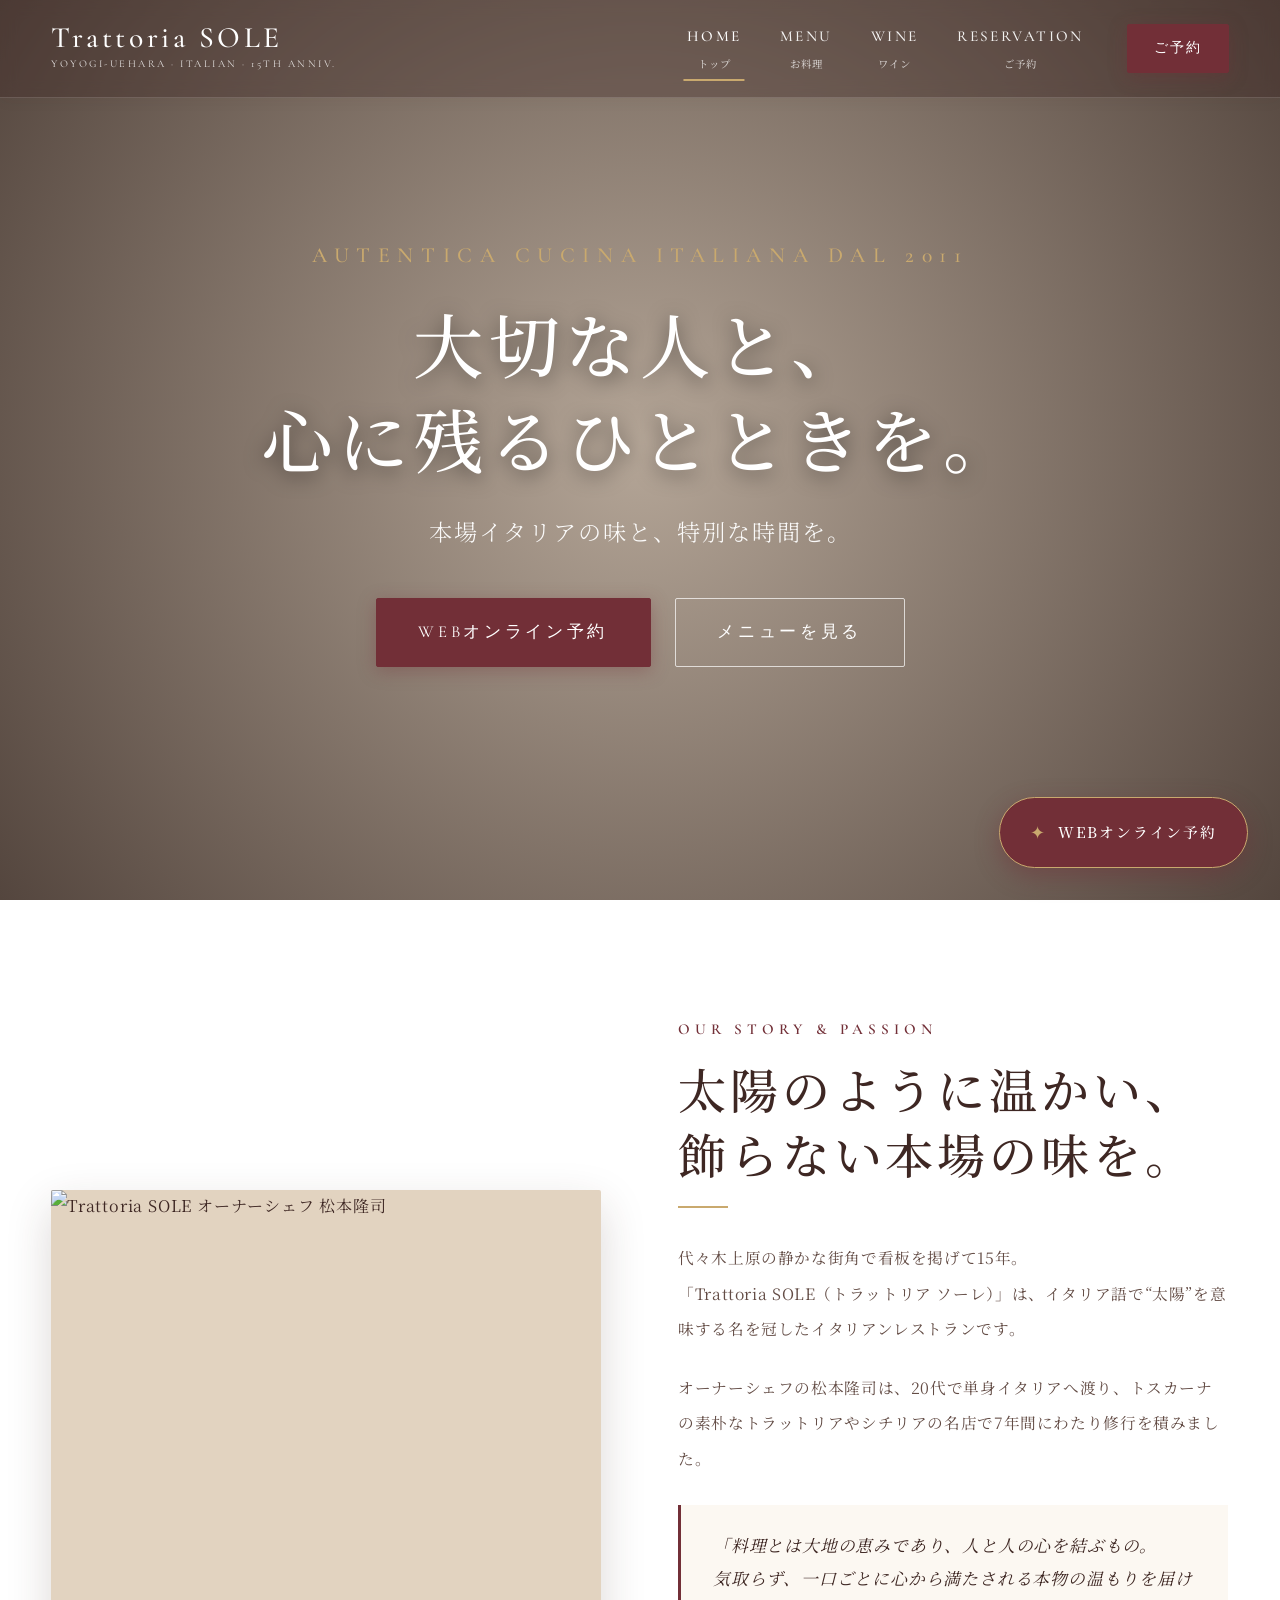
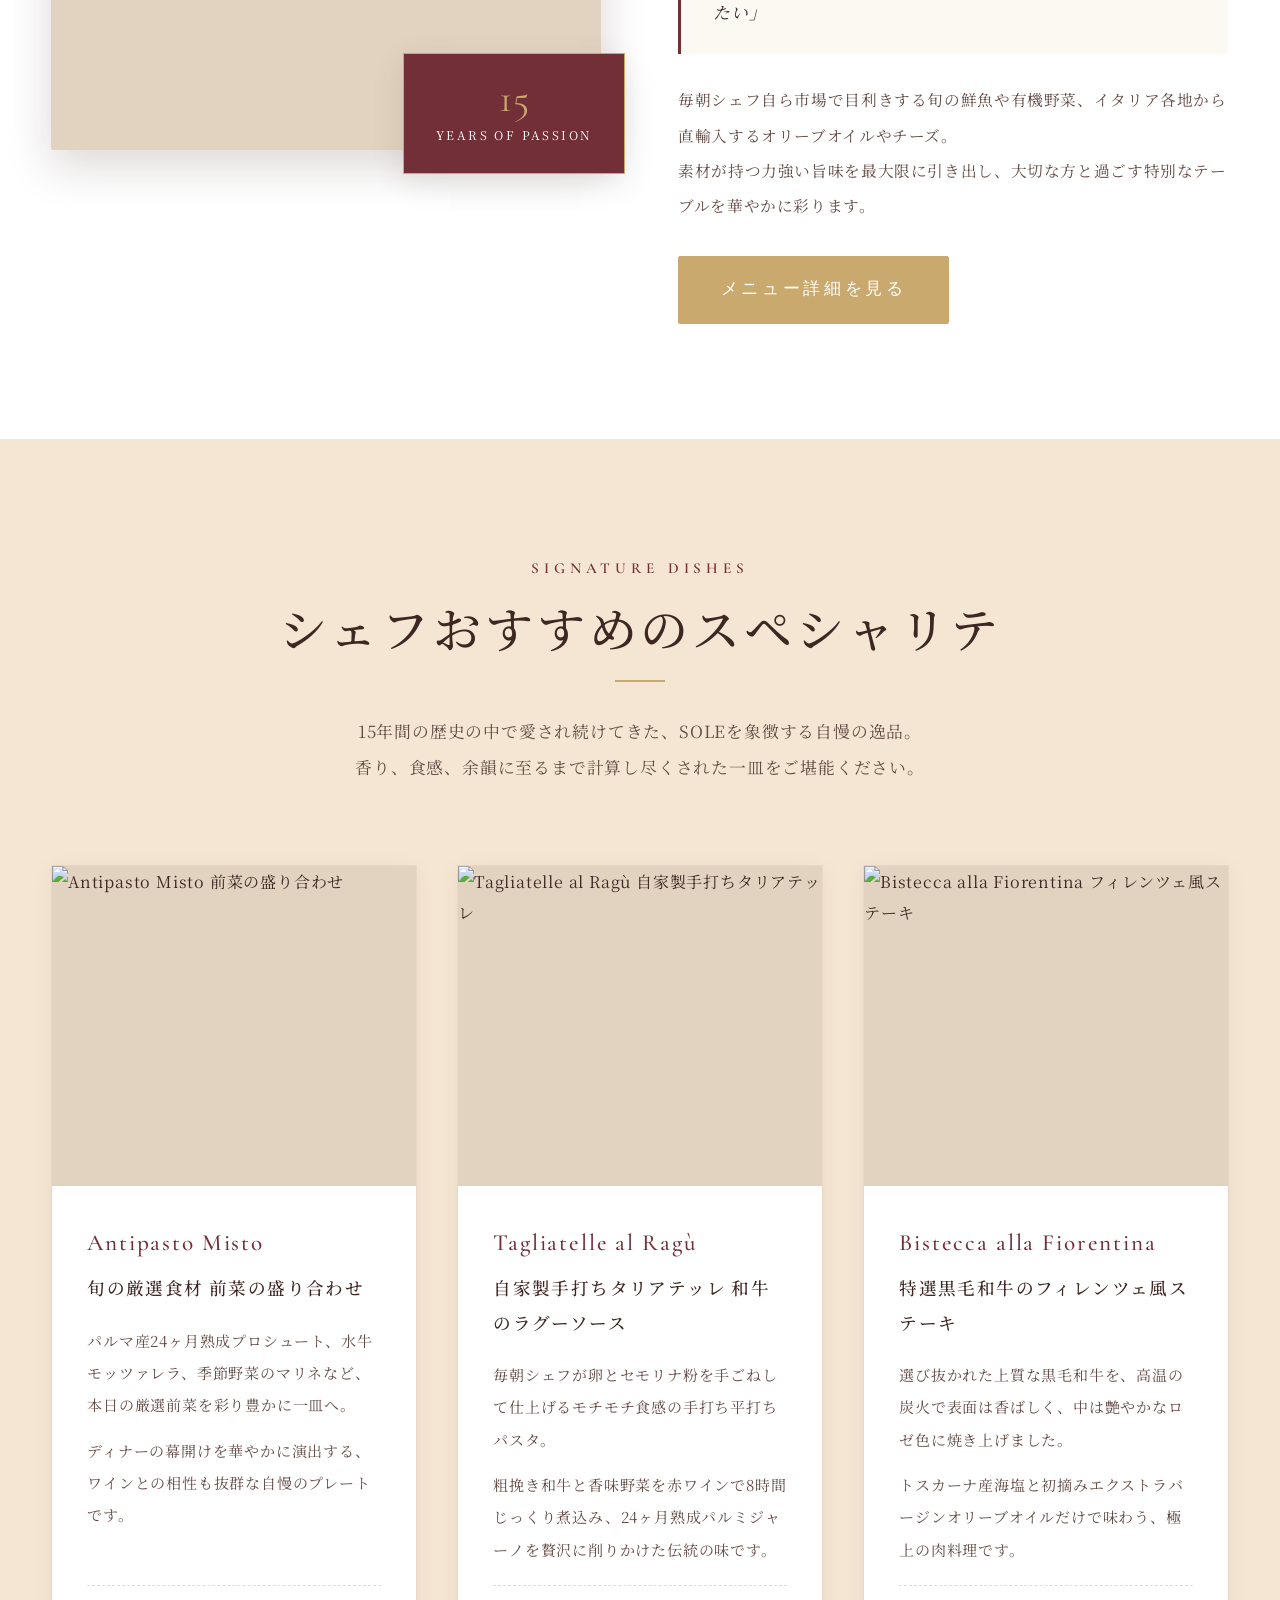
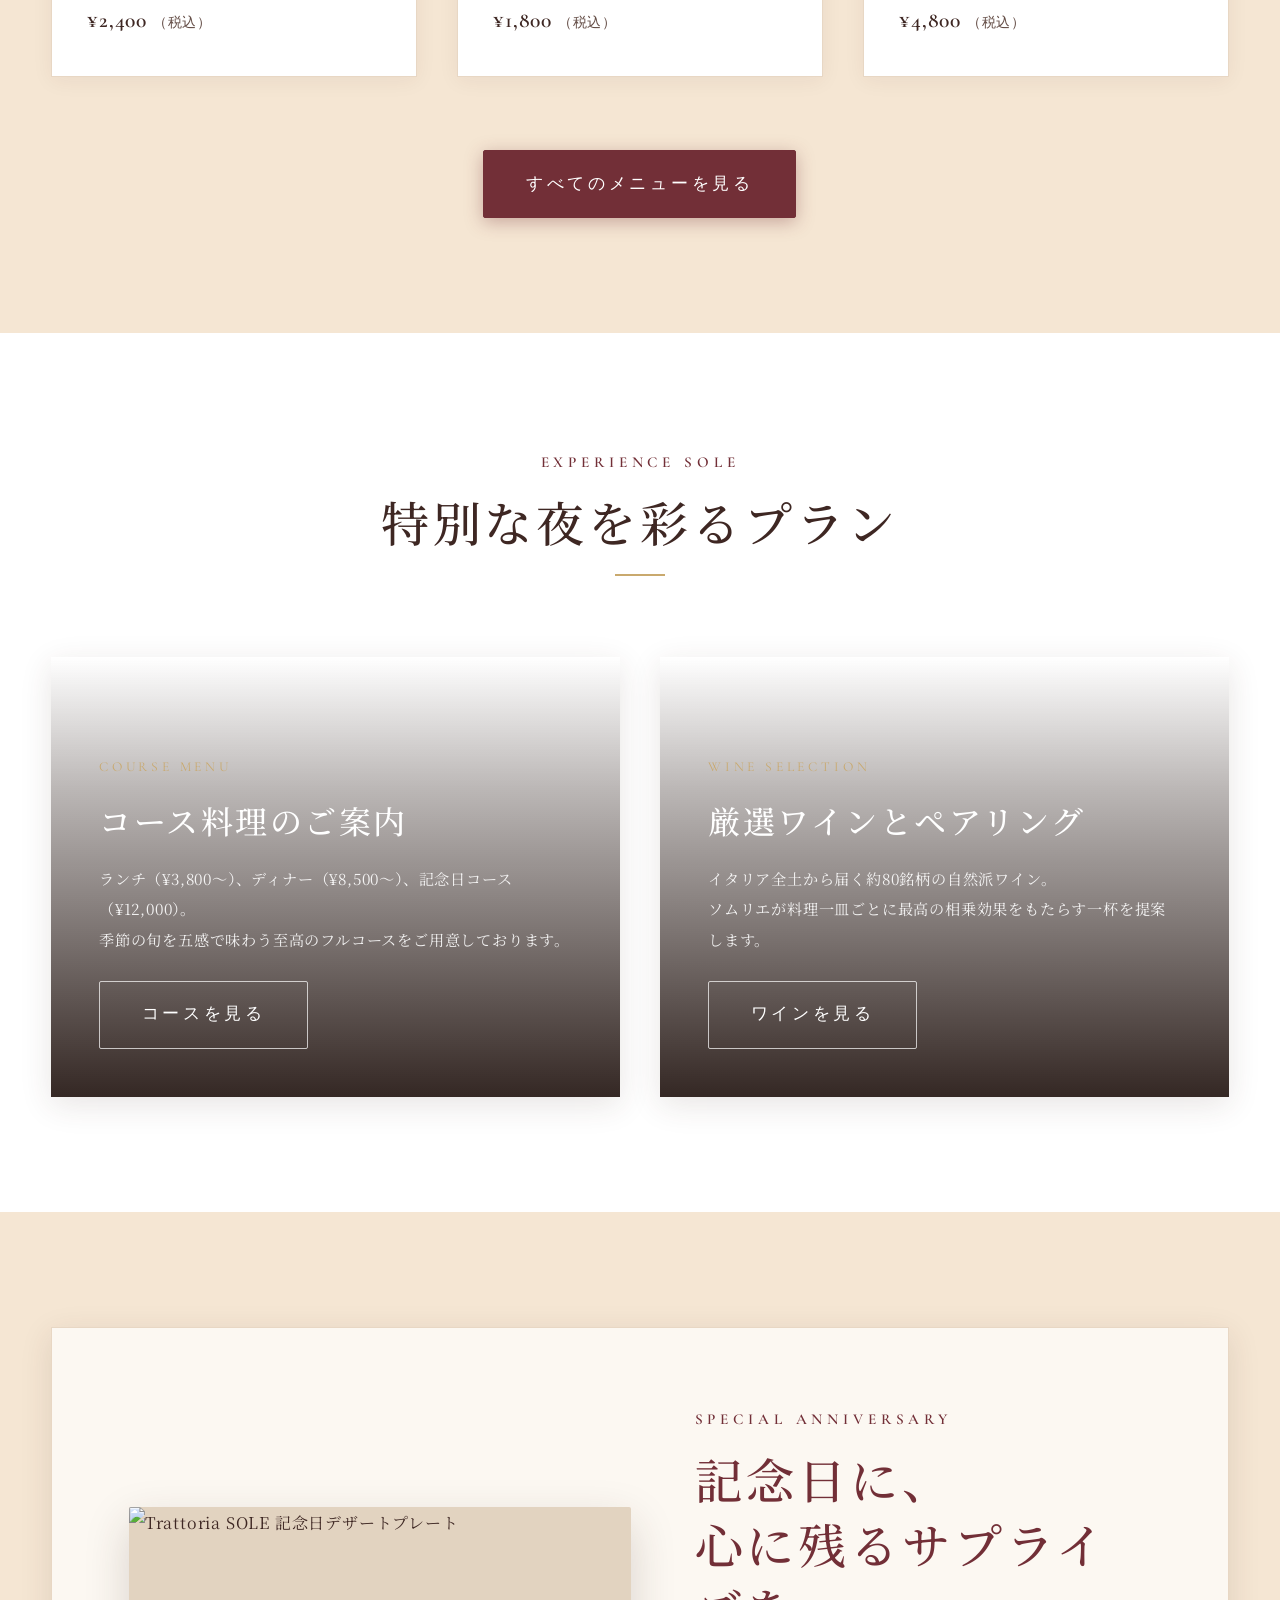
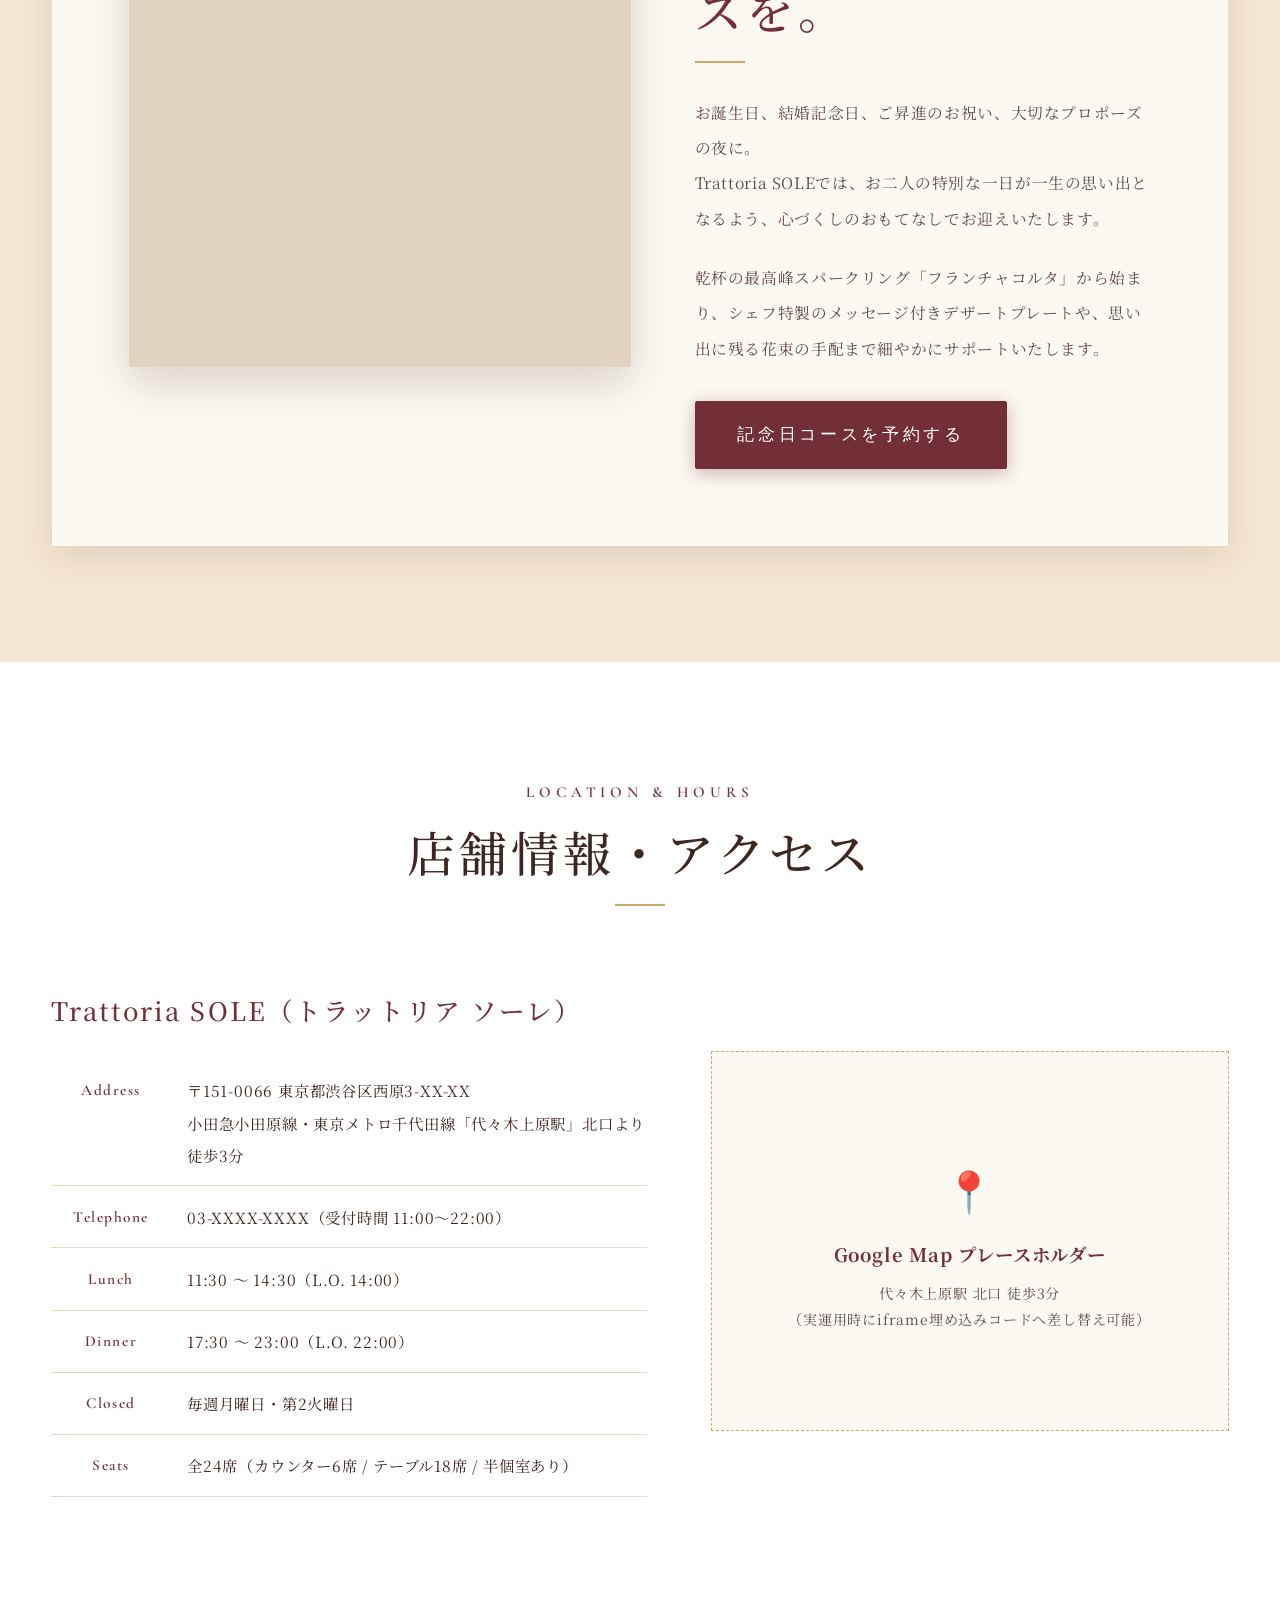
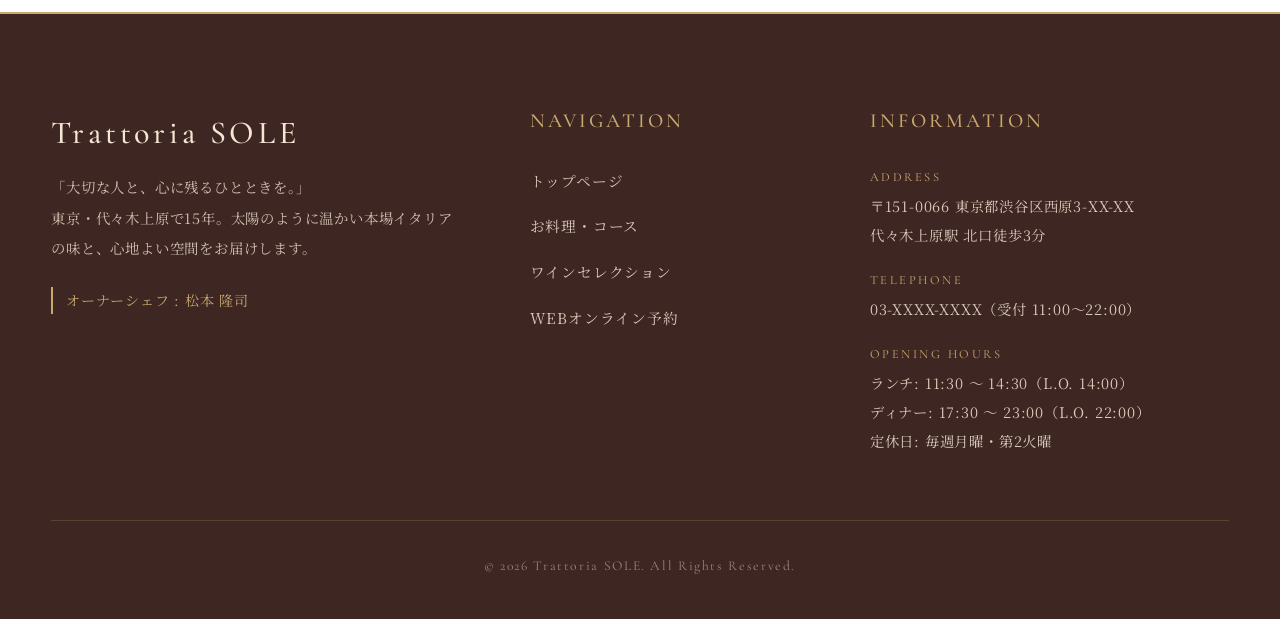
==== commit 7d38f8f1: "update" ====
--- a/試作④/index.html
+++ b/試作④/index.html
@@ -104,7 +104,7 @@
         </p>
         <div class="hero-action-buttons">
           <a href="reservation.html" class="btn btn-primary">WEBオンライン予約</a>
-          <a href="menu.html" class="btn btn-outline-white">お料理を見る</a>
+          <a href="menu.html" class="btn btn-outline-white">メニューを見る</a>
         </div>
       </div>
     </section>
--- a/試作④/css/style.css
+++ b/試作④/css/style.css
@@ -43,6 +43,9 @@
   font-size: 16px;
   scroll-behavior: smooth;
   scroll-padding-top: 100px;
+  overflow-x: hidden;
+  overflow-x: clip;
+  max-width: 100%;
 }
 
 body {
@@ -54,6 +57,17 @@
   -webkit-font-smoothing: antialiased;
   -moz-osx-font-smoothing: grayscale;
   overflow-x: hidden;
+  overflow-x: clip;
+  width: 100%;
+  max-width: 100%;
+  position: relative;
+}
+
+/* 全セクション共通で横はみ出しと横スクロールを防止 */
+header, section, footer, main,
+.hero-fullscreen, .subpage-hero-banner {
+  max-width: 100%;
+  overflow-x: clip;
 }
 
 img {
@@ -462,11 +476,13 @@
   padding: 3rem 2rem;
   gap: 2rem;
   z-index: 1050;
-  transition: right 0.45s cubic-bezier(0.16, 1, 0.3, 1);
+  visibility: hidden;
+  transition: right 0.45s cubic-bezier(0.16, 1, 0.3, 1), visibility 0.45s;
 }
 
 .mobile-nav-drawer.is-open {
   right: 0;
+  visibility: visible;
 }
 
 .mobile-nav-links {
@@ -1616,12 +1632,42 @@
    レスポンシブ個別対応（タブレット・スマートフォン）
    ========================================================================== */
 @media (max-width: 992px) {
+  /* ヘッダーナビゲーションの切り替え（PC用ナビを非表示、ハンバーガーを表示） */
+  .header-nav {
+    display: none !important;
+  }
+  .hamburger-toggle-btn {
+    display: flex;
+  }
+
+  /* 共通フッターのグリッド */
+  .footer-grid-layout {
+    grid-template-columns: 1fr;
+    gap: 3rem;
+  }
+
+  /* シェフこだわりセクション */
   .chef-story-flex {
     grid-template-columns: 1fr;
+    gap: 3.5rem;
   }
   .chef-photo-wrapper img {
     height: 420px;
   }
+  /* 15 YEARS OF PASSION バッジをスマホ・タブレット幅では画像内側に収める（はみ出し防止） */
+  .chef-years-badge {
+    bottom: 1rem;
+    right: 1rem;
+    padding: 1.1rem 1.6rem;
+  }
+
+  /* メニュー・ワイン・予約等のグリッド最適化 */
+  .menu-items-grid {
+    grid-template-columns: 1fr;
+  }
+  .wine-cards-grid {
+    grid-template-columns: 1fr;
+  }
   .featured-dishes-grid {
     grid-template-columns: 1fr;
   }
@@ -1651,3 +1697,173 @@
   }
 }
 
+@media (max-width: 768px) {
+  /* コンテナ余白の調整 */
+  .container {
+    width: min(100% - 2.5rem, 1200px);
+  }
+  .container-narrow {
+    width: min(100% - 2rem, 880px);
+  }
+
+  /* ヘッダーのロゴと余白 */
+  .site-header {
+    padding: 0.85rem 0;
+  }
+  .logo-main-text {
+    font-size: 1.45rem;
+  }
+  .logo-sub-text {
+    font-size: 0.58rem;
+    letter-spacing: 0.16em;
+  }
+
+  /* ヒーローセクションとアクションボタン（画面幅に美しく収める） */
+  .hero-center-box {
+    padding: 0 1rem;
+    width: 100%;
+  }
+  .hero-subcopy-en {
+    font-size: 0.92rem;
+    letter-spacing: 0.24em;
+    margin-bottom: 0.8rem;
+  }
+  .hero-main-catch {
+    font-size: clamp(2rem, 6.8vw, 2.9rem);
+    margin-bottom: 1.2rem;
+  }
+  .hero-sub-catch {
+    font-size: 1.05rem;
+    margin-bottom: 2rem;
+  }
+  .hero-action-buttons {
+    flex-direction: column;
+    align-items: center;
+    gap: 0.85rem;
+    width: 100%;
+    max-width: 320px;
+    margin: 0 auto;
+  }
+  .hero-action-buttons .btn {
+    width: 100%;
+    padding: 0.9rem 1.4rem;
+    font-size: 0.95rem;
+    letter-spacing: 0.14em;
+    justify-content: center;
+  }
+
+  /* 「15 YEARS OF PASSION」赤いバッジのスマホ最適化（画像内側配置＆サイズ調整） */
+  .chef-photo-wrapper img {
+    height: 380px;
+  }
+  .chef-years-badge {
+    bottom: 0.9rem;
+    right: 0.9rem;
+    padding: 0.9rem 1.3rem;
+  }
+  .chef-years-badge .years-num {
+    font-size: 2rem;
+  }
+  .chef-years-badge .years-label {
+    font-size: 0.65rem;
+    letter-spacing: 0.14em;
+  }
+
+  /* 常時固定予約ボタン（スマホ向けコンパクト表示で画面中央への圧迫を解消） */
+  .fixed-floating-cta {
+    bottom: 1.25rem;
+    right: 1rem;
+    padding: 0.65rem 1.15rem;
+    font-size: 0.82rem;
+    letter-spacing: 0.08em;
+    gap: 0.45rem;
+    border-radius: 30px;
+    box-shadow: 0 6px 18px rgba(114, 47, 55, 0.4);
+    max-width: calc(100vw - 2rem);
+  }
+  .fixed-floating-cta .cta-sparkle {
+    font-size: 0.95rem;
+  }
+
+  /* サブページヒーロー */
+  .subpage-hero-banner {
+    height: 36vh;
+    min-height: 270px;
+  }
+}
+
+@media (max-width: 480px) {
+  /* スマホ幅（375px〜430px）の精密調整 */
+  .container {
+    width: min(100% - 1.8rem, 1200px);
+  }
+  .section-padding {
+    padding: 4.2rem 0;
+  }
+  .section-header-block {
+    margin-bottom: 2.8rem;
+  }
+  .section-main-heading {
+    font-size: 1.75rem;
+  }
+
+  .logo-main-text {
+    font-size: 1.3rem;
+  }
+  .logo-sub-text {
+    font-size: 0.52rem;
+    letter-spacing: 0.12em;
+  }
+
+  /* ヒーローボタン（375px幅で確実に収まるサイズ・余白） */
+  .hero-action-buttons {
+    max-width: 290px;
+  }
+  .hero-action-buttons .btn {
+    padding: 0.85rem 1.2rem;
+    font-size: 0.9rem;
+    letter-spacing: 0.1em;
+  }
+
+  /* 一般ボタンのパディング微調整 */
+  .btn {
+    padding: 0.85rem 1.6rem;
+    font-size: 0.9rem;
+    letter-spacing: 0.12em;
+  }
+
+  /* 「15 YEARS OF PASSION」バッジ（極小幅でも収まり良く配置） */
+  .chef-photo-wrapper img {
+    height: 320px;
+  }
+  .chef-years-badge {
+    bottom: 0.6rem;
+    right: 0.6rem;
+    padding: 0.75rem 1rem;
+  }
+  .chef-years-badge .years-num {
+    font-size: 1.7rem;
+  }
+  .chef-years-badge .years-label {
+    font-size: 0.6rem;
+    letter-spacing: 0.12em;
+  }
+
+  /* フローティング予約ボタン（375px幅でもスッキリ右下に配置） */
+  .fixed-floating-cta {
+    bottom: 1rem;
+    right: 0.8rem;
+    padding: 0.6rem 1rem;
+    font-size: 0.78rem;
+    gap: 0.35rem;
+  }
+  .fixed-floating-cta .cta-sparkle {
+    font-size: 0.85rem;
+  }
+
+  /* モバイルドロワー */
+  .mobile-nav-drawer {
+    max-width: 85%;
+  }
+}
+
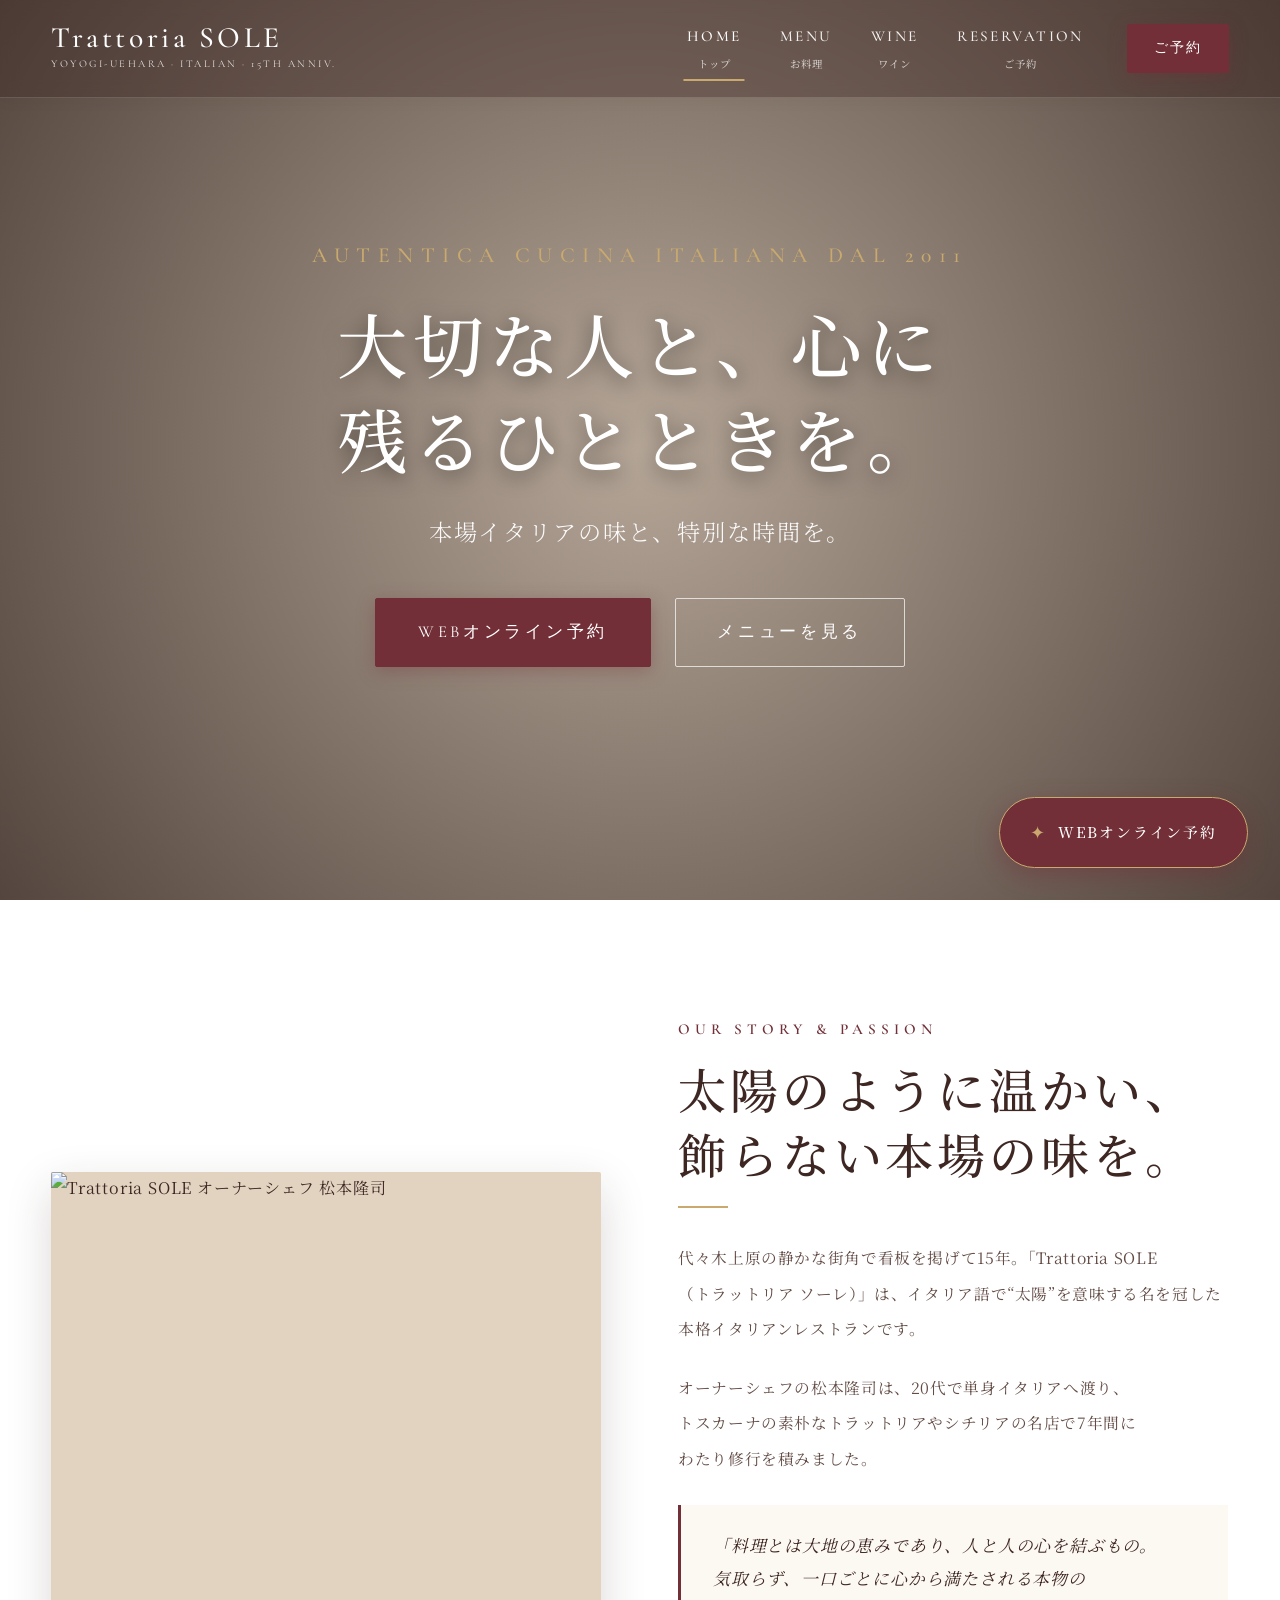
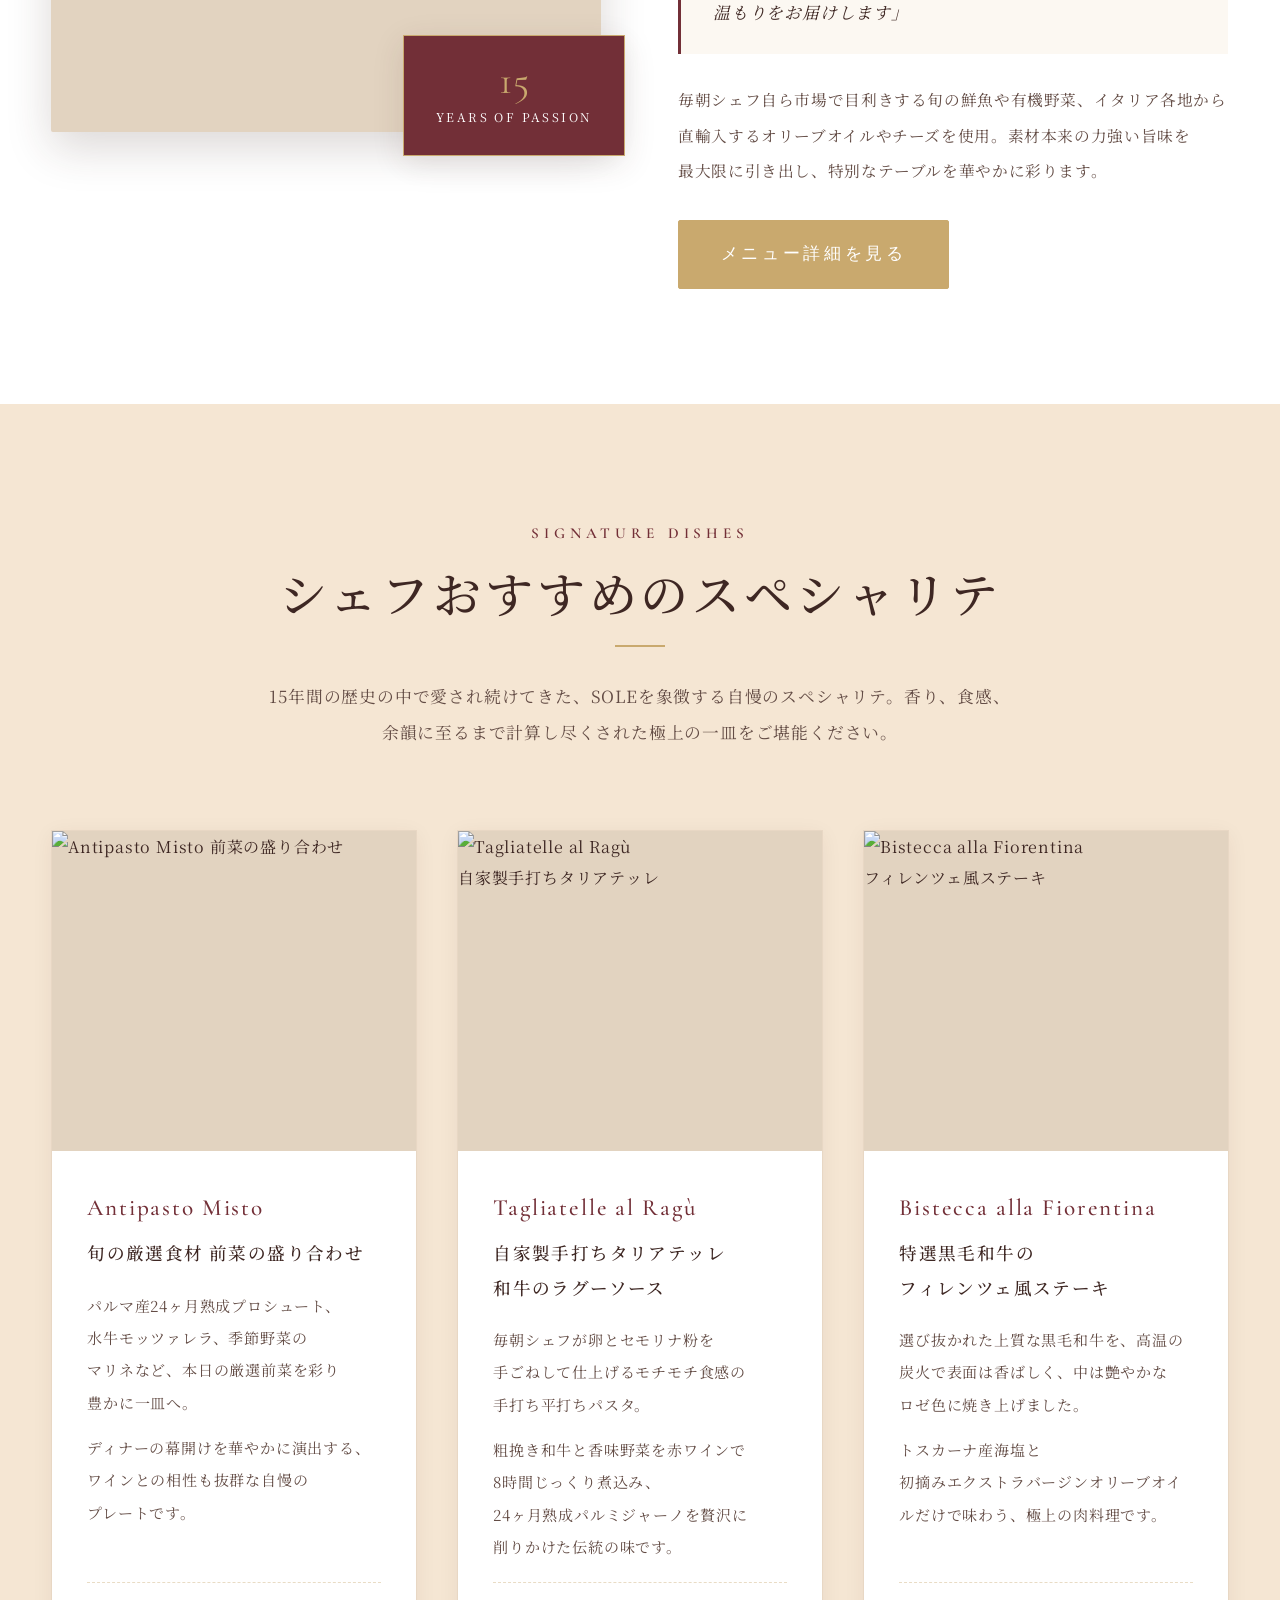
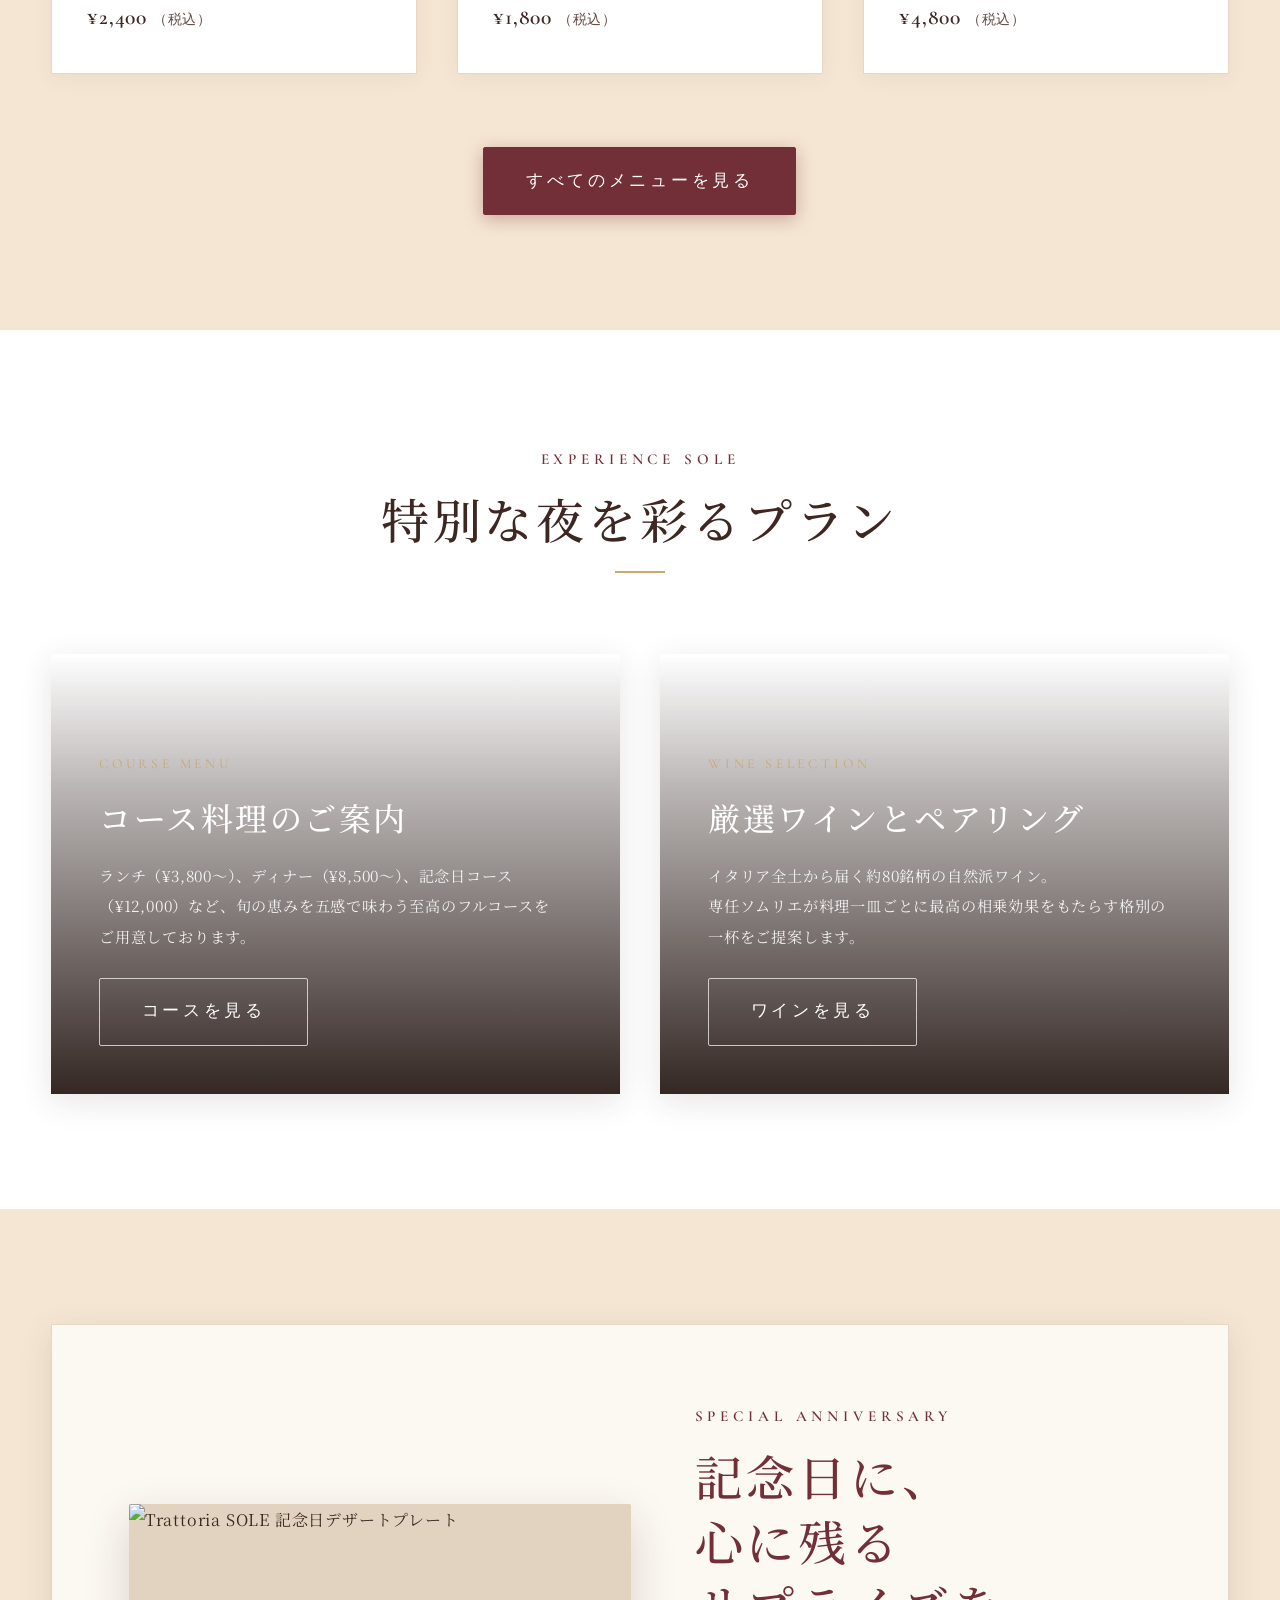
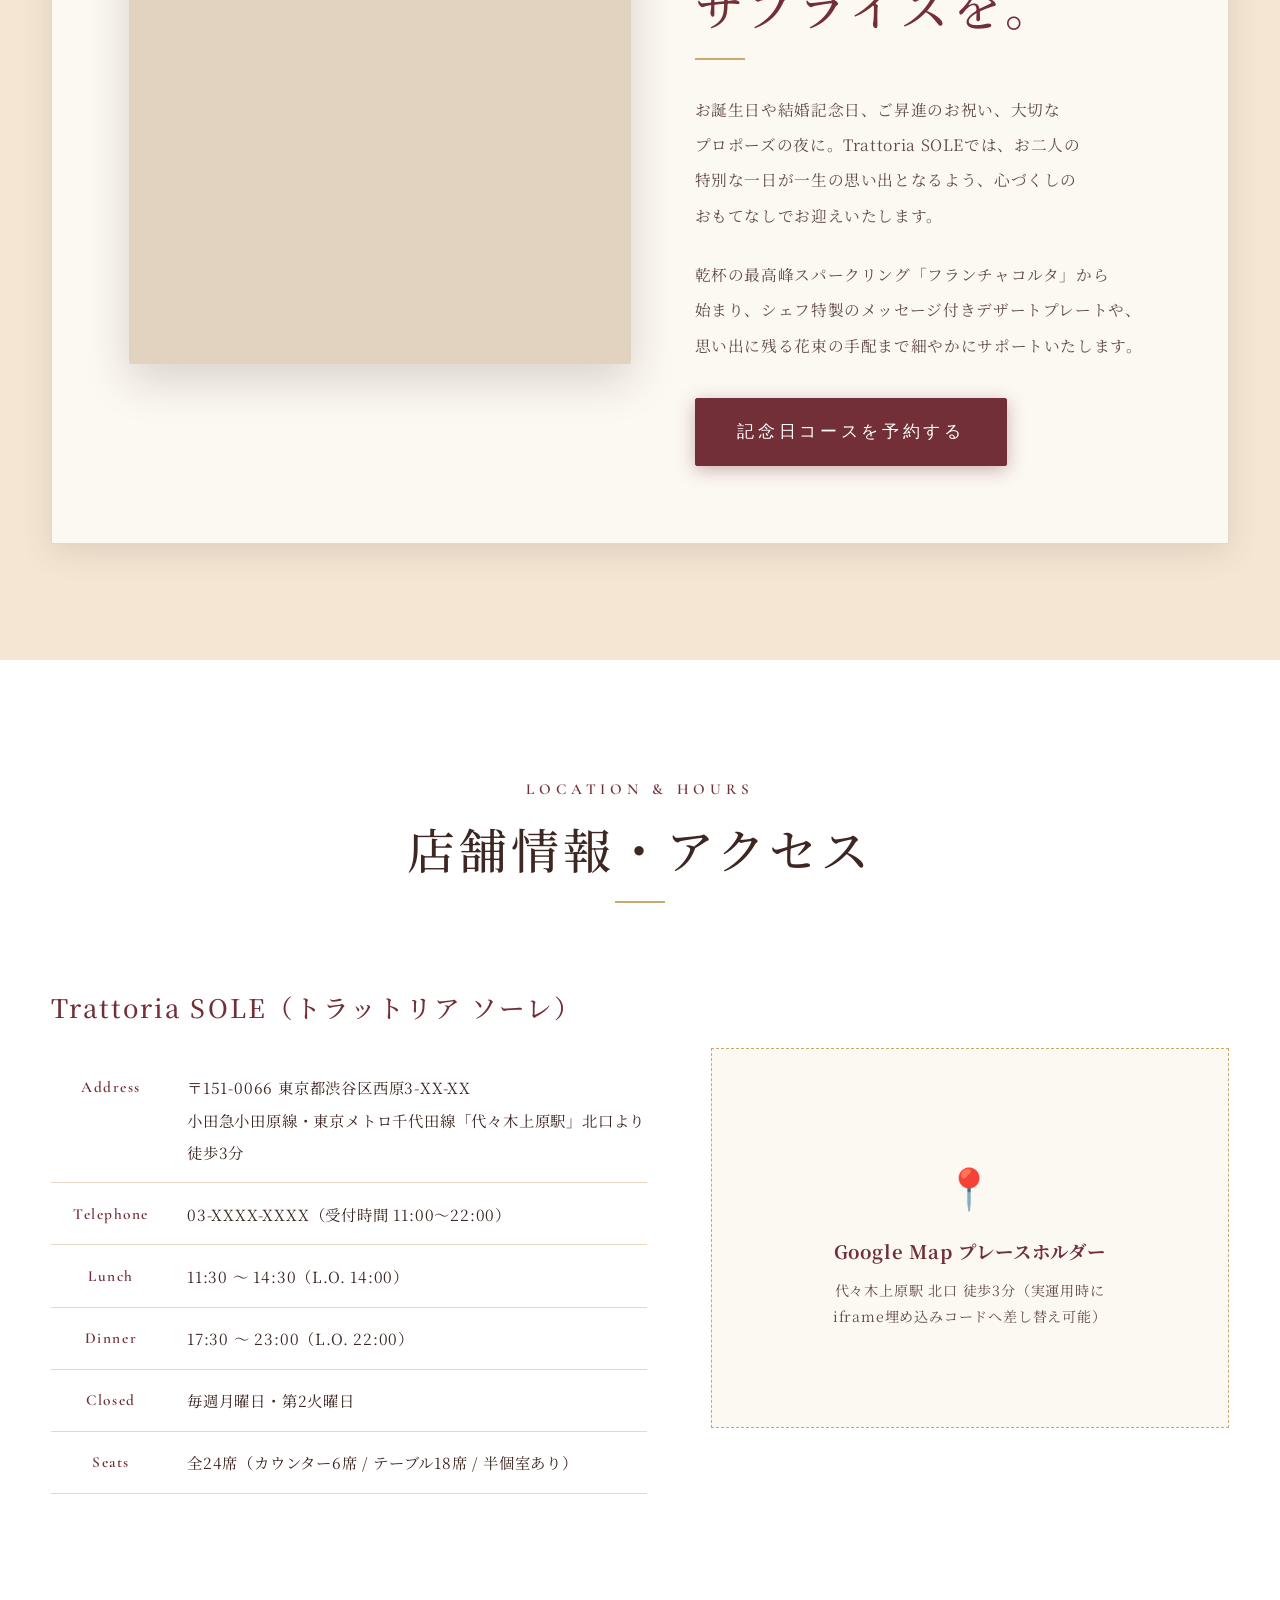
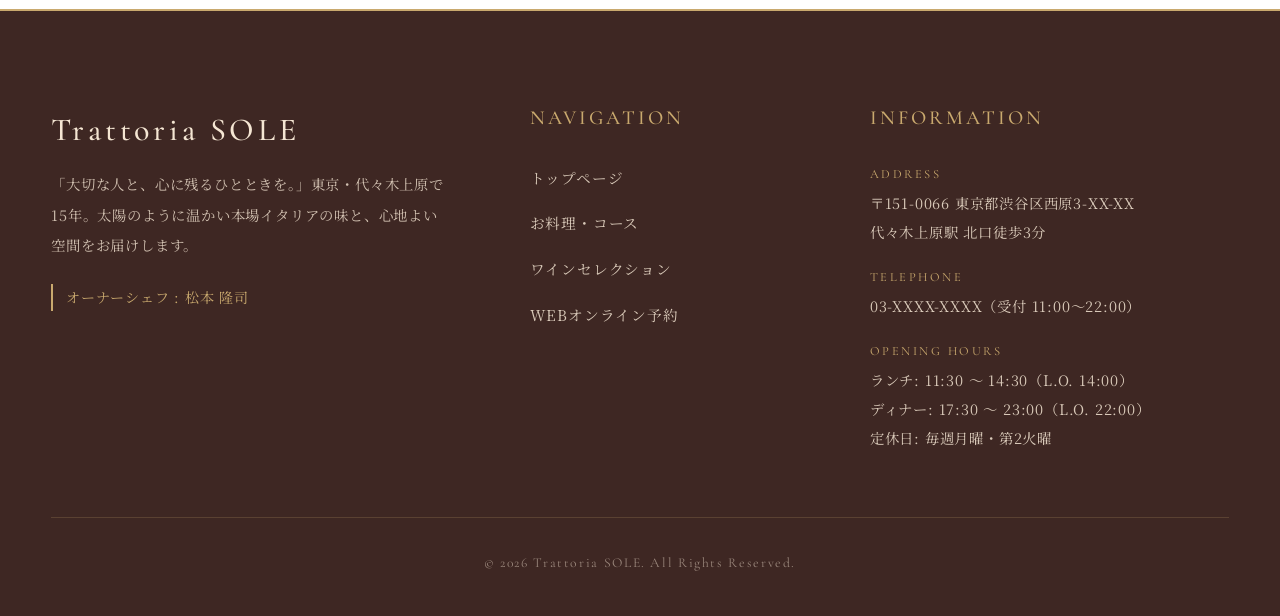
==== commit cbc709b9: "update" ====
--- a/試作④/index.html
+++ b/試作④/index.html
@@ -97,7 +97,7 @@
       <div class="hero-center-box fade-in-element">
         <span class="hero-subcopy-en">Autentica Cucina Italiana Dal 2011</span>
         <h1 class="hero-main-catch">
-          大切な人と、<br>心に残るひとときを。
+          大切な人と、心に残るひとときを。
         </h1>
         <p class="hero-sub-catch">
           本場イタリアの味と、特別な時間を。
@@ -134,13 +134,12 @@
           <div class="chef-story-text fade-in-element">
             <span class="section-label-en">Our Story & Passion</span>
             <h2 class="section-main-heading">
-              太陽のように温かい、<br>飾らない本場の味を。
+              太陽のように温かい、飾らない本場の味を。
             </h2>
             <div class="gold-accent-line left"></div>
 
             <p class="text-paragraph">
-              代々木上原の静かな街角で看板を掲げて15年。<br>
-              「Trattoria SOLE（トラットリア ソーレ）」は、イタリア語で“太陽”を意味する名を冠したイタリアンレストランです。
+              代々木上原の静かな街角で看板を掲げて15年。「Trattoria SOLE（トラットリア ソーレ）」は、イタリア語で“太陽”を意味する名を冠した本格イタリアンレストランです。
             </p>
 
             <p class="text-paragraph">
@@ -148,13 +147,11 @@
             </p>
 
             <div class="chef-quote-card">
-              「料理とは大地の恵みであり、人と人の心を結ぶもの。<br>
-              気取らず、一口ごとに心から満たされる本物の温もりを届けたい」
+              「料理とは大地の恵みであり、人と人の心を結ぶもの。気取らず、一口ごとに心から満たされる本物の温もりをお届けします」
             </div>
 
             <p class="text-paragraph">
-              毎朝シェフ自ら市場で目利きする旬の鮮魚や有機野菜、イタリア各地から直輸入するオリーブオイルやチーズ。<br>
-              素材が持つ力強い旨味を最大限に引き出し、大切な方と過ごす特別なテーブルを華やかに彩ります。
+              毎朝シェフ自ら市場で目利きする旬の鮮魚や有機野菜、イタリア各地から直輸入するオリーブオイルやチーズを使用。素材本来の力強い旨味を最大限に引き出し、特別なテーブルを華やかに彩ります。
             </p>
 
             <div style="margin-top: 2rem;">
@@ -176,8 +173,7 @@
           <h2 class="section-main-heading">シェフおすすめのスペシャリテ</h2>
           <div class="gold-accent-line"></div>
           <p class="section-lead-text">
-            15年間の歴史の中で愛され続けてきた、SOLEを象徴する自慢の逸品。<br>
-            香り、食感、余韻に至るまで計算し尽くされた一皿をご堪能ください。
+            15年間の歴史の中で愛され続けてきた、SOLEを象徴する自慢のスペシャリテ。香り、食感、余韻に至るまで計算し尽くされた極上の一皿をご堪能ください。
           </p>
         </div>
 
@@ -294,8 +290,7 @@
               <span class="visual-banner-label">Course Menu</span>
               <h3 class="visual-banner-title">コース料理のご案内</h3>
               <p class="visual-banner-text">
-                ランチ（¥3,800〜）、ディナー（¥8,500〜）、記念日コース（¥12,000）。<br>
-                季節の旬を五感で味わう至高のフルコースをご用意しております。
+                ランチ（¥3,800〜）、ディナー（¥8,500〜）、記念日コース（¥12,000）など、旬の恵みを五感で味わう至高のフルコースをご用意しております。
               </p>
               <a href="menu.html#courses" class="btn btn-outline-white">コースを見る</a>
             </div>
@@ -310,8 +305,7 @@
               <span class="visual-banner-label">Wine Selection</span>
               <h3 class="visual-banner-title">厳選ワインとペアリング</h3>
               <p class="visual-banner-text">
-                イタリア全土から届く約80銘柄の自然派ワイン。<br>
-                ソムリエが料理一皿ごとに最高の相乗効果をもたらす一杯を提案します。
+                イタリア全土から届く約80銘柄の自然派ワイン。専任ソムリエが料理一皿ごとに最高の相乗効果をもたらす格別の一杯をご提案します。
               </p>
               <a href="wine.html" class="btn btn-outline-white">ワインを見る</a>
             </div>
@@ -338,13 +332,12 @@
           <div class="anniversary-content">
             <span class="section-label-en">Special Anniversary</span>
             <h2 class="section-main-heading" style="color: var(--color-wine);">
-              記念日に、<br>心に残るサプライズを。
+              記念日に、心に残るサプライズを。
             </h2>
             <div class="gold-accent-line left"></div>
 
             <p class="text-paragraph">
-              お誕生日、結婚記念日、ご昇進のお祝い、大切なプロポーズの夜に。<br>
-              Trattoria SOLEでは、お二人の特別な一日が一生の思い出となるよう、心づくしのおもてなしでお迎えいたします。
+              お誕生日や結婚記念日、ご昇進のお祝い、大切なプロポーズの夜に。Trattoria SOLEでは、お二人の特別な一日が一生の思い出となるよう、心づくしのおもてなしでお迎えいたします。
             </p>
 
             <p class="text-paragraph">
@@ -416,8 +409,7 @@
               <span style="font-size: 2.5rem; margin-bottom: 0.6rem;">📍</span>
               <strong style="font-size: 1.15rem; margin-bottom: 0.4rem; color: var(--color-wine);">Google Map プレースホルダー</strong>
               <p style="font-size: 0.88rem; color: var(--color-text-sub); line-height: 1.9;">
-                代々木上原駅 北口 徒歩3分<br>
-                （実運用時にiframe埋め込みコードへ差し替え可能）
+                代々木上原駅 北口 徒歩3分（実運用時にiframe埋め込みコードへ差し替え可能）
               </p>
             </div>
           </div>
@@ -439,8 +431,7 @@
         <div>
           <h2 class="footer-brand-title">Trattoria SOLE</h2>
           <p class="footer-concept-quote">
-            「大切な人と、心に残るひとときを。」<br>
-            東京・代々木上原で15年。太陽のように温かい本場イタリアの味と、心地よい空間をお届けします。
+            「大切な人と、心に残るひとときを。」東京・代々木上原で15年。太陽のように温かい本場イタリアの味と、心地よい空間をお届けします。
           </p>
           <div class="footer-chef-badge">
             オーナーシェフ : 松本 隆司
--- a/試作④/css/style.css
+++ b/試作④/css/style.css
@@ -61,6 +61,8 @@
   width: 100%;
   max-width: 100%;
   position: relative;
+  line-break: strict;
+  word-break: auto-phrase;
 }
 
 /* 全セクション共通で横はみ出しと横スクロールを防止 */
@@ -92,6 +94,9 @@
 h1, h2, h3, h4, h5 {
   font-weight: 500;
   letter-spacing: 0.08em;
+  text-wrap: balance;
+  line-break: strict;
+  word-break: auto-phrase;
 }
 
 .font-serif-en {
@@ -121,6 +126,7 @@
   color: var(--color-dark);
   line-height: 1.35;
   margin-bottom: 1rem;
+  text-wrap: balance;
 }
 
 .gold-accent-line {
@@ -138,9 +144,18 @@
   font-size: 1.05rem;
   color: var(--color-text-sub);
   line-height: 2.1;
-}
-
-/* 読みやすさを追求した段落クラス */
+  text-wrap: pretty;
+  line-break: strict;
+  word-break: auto-phrase;
+}
+
+/* 読みやすさを追求した段落クラス（1〜2文字の改行落ちを防止） */
+p, .text-paragraph, .dish-desc-block p, .wine-desc-block p, .visual-banner-text, .chef-quote-card, .footer-concept-quote {
+  text-wrap: pretty;
+  line-break: strict;
+  word-break: auto-phrase;
+}
+
 .text-paragraph {
   font-size: 0.98rem;
   line-height: 2.25;
